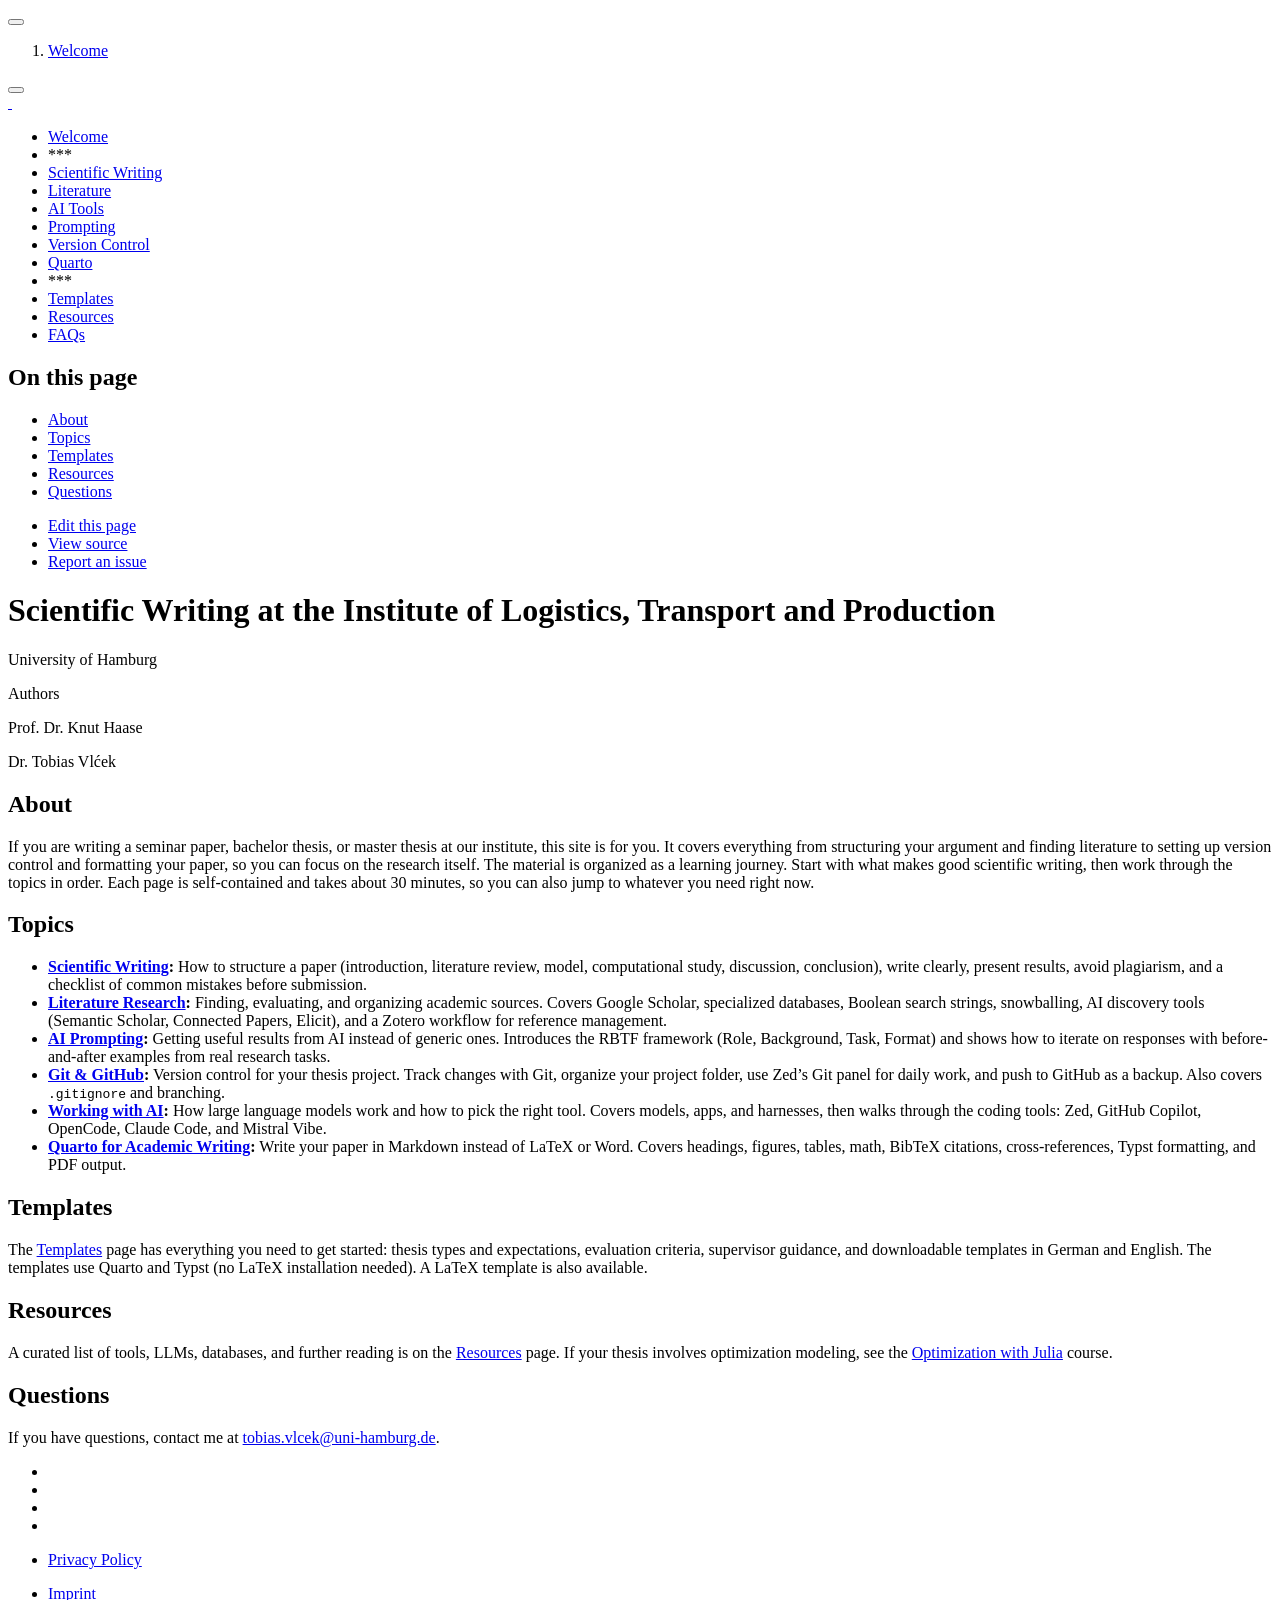
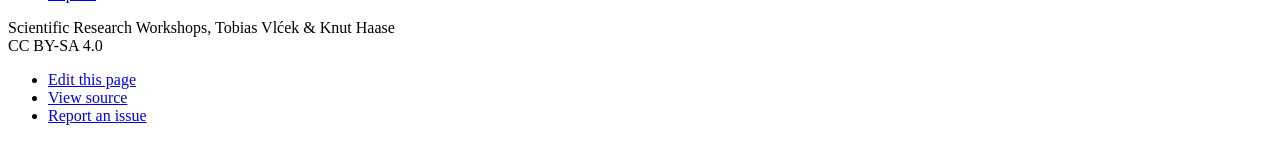
==== index.html @ 83b56927 "Built site for gh-pages" ====
<!DOCTYPE html>
<html xmlns="http://www.w3.org/1999/xhtml" lang="en" xml:lang="en"><head>

<meta charset="utf-8">
<meta name="generator" content="quarto-1.9.37">

<meta name="viewport" content="width=device-width, initial-scale=1.0, user-scalable=yes">

<meta name="author" content="Prof.&nbsp;Dr.&nbsp;Knut Haase">
<meta name="author" content="Dr.&nbsp;Tobias Vlćek">

<title>Scientific Writing at the Institute of Logistics, Transport and Production – Scientific Research Workshops</title>
<style>
/* Default styles provided by pandoc.
** See https://pandoc.org/MANUAL.html#variables-for-html for config info.
*/
code{white-space: pre-wrap;}
span.smallcaps{font-variant: small-caps;}
div.columns{display: flex; gap: min(4vw, 1.5em);}
div.column{flex: auto; overflow-x: auto;}
div.hanging-indent{margin-left: 1.5em; text-indent: -1.5em;}
ul.task-list{list-style: none;}
ul.task-list li input[type="checkbox"] {
  width: 0.8em;
  margin: 0 0.8em 0.2em -1em; /* quarto-specific, see https://github.com/quarto-dev/quarto-cli/issues/4556 */ 
  vertical-align: middle;
}
</style>


<script src="site_libs/quarto-nav/quarto-nav.js"></script>
<script src="site_libs/quarto-nav/headroom.min.js"></script>
<script src="site_libs/clipboard/clipboard.min.js"></script>
<script src="site_libs/quarto-search/autocomplete.umd.js"></script>
<script src="site_libs/quarto-search/fuse.min.js"></script>
<script src="site_libs/quarto-search/quarto-search.js"></script>
<meta name="quarto:offset" content="./">
<script src="site_libs/quarto-html/quarto.js" type="module"></script>
<script src="site_libs/quarto-html/tabsets/tabsets.js" type="module"></script>
<script src="site_libs/quarto-html/popper.min.js"></script>
<script src="site_libs/quarto-html/tippy.umd.min.js"></script>
<script src="site_libs/quarto-html/anchor.min.js"></script>
<link href="site_libs/quarto-html/tippy.css" rel="stylesheet">
<link href="site_libs/quarto-html/quarto-syntax-highlighting-b7f2a80d65e4e0c38aaa0b1d52f53cc7.css" rel="stylesheet" class="quarto-color-scheme" id="quarto-text-highlighting-styles">
<link href="site_libs/quarto-html/quarto-syntax-highlighting-dark-082c280d0266c6330b148fdd5ce36071.css" rel="stylesheet" class="quarto-color-scheme quarto-color-alternate" id="quarto-text-highlighting-styles">
<link href="site_libs/quarto-html/quarto-syntax-highlighting-b7f2a80d65e4e0c38aaa0b1d52f53cc7.css" rel="stylesheet" class="quarto-color-scheme-extra" id="quarto-text-highlighting-styles">
<script src="site_libs/bootstrap/bootstrap.min.js"></script>
<link href="site_libs/bootstrap/bootstrap-icons.css" rel="stylesheet">
<link href="site_libs/bootstrap/bootstrap-a628349b759f161a97b1928e1a5a3acb.min.css" rel="stylesheet" append-hash="true" class="quarto-color-scheme" id="quarto-bootstrap" data-mode="light">
<link href="site_libs/bootstrap/bootstrap-dark-d330036a5a8d075558b9691e740260d3.min.css" rel="stylesheet" append-hash="true" class="quarto-color-scheme quarto-color-alternate" id="quarto-bootstrap" data-mode="light">
<link href="site_libs/bootstrap/bootstrap-a628349b759f161a97b1928e1a5a3acb.min.css" rel="stylesheet" append-hash="true" class="quarto-color-scheme-extra" id="quarto-bootstrap" data-mode="light">
<script id="quarto-search-options" type="application/json">{
  "location": "sidebar",
  "copy-button": false,
  "collapse-after": 3,
  "panel-placement": "start",
  "type": "textbox",
  "limit": 50,
  "keyboard-shortcut": [
    "f",
    "/",
    "s"
  ],
  "show-item-context": false,
  "language": {
    "search-no-results-text": "No results",
    "search-matching-documents-text": "matching documents",
    "search-copy-link-title": "Copy link to search",
    "search-hide-matches-text": "Hide additional matches",
    "search-more-match-text": "more match in this document",
    "search-more-matches-text": "more matches in this document",
    "search-clear-button-title": "Clear",
    "search-text-placeholder": "",
    "search-detached-cancel-button-title": "Cancel",
    "search-submit-button-title": "Submit",
    "search-label": "Search"
  }
}</script>
<script defer="" src="https://umami.byndsim.com/getinfo" data-website-id="c9696f17-b99d-4e18-b36c-20af187a680b"></script>


</head>

<body class="nav-sidebar floating quarto-light">

<div id="quarto-search-results"></div>
  <header id="quarto-header" class="headroom fixed-top">
  <nav class="quarto-secondary-nav">
    <div class="container-fluid d-flex">
      <button type="button" class="quarto-btn-toggle btn" data-bs-toggle="collapse" role="button" data-bs-target=".quarto-sidebar-collapse-item" aria-controls="quarto-sidebar" aria-expanded="false" aria-label="Toggle sidebar navigation" onclick="if (window.quartoToggleHeadroom) { window.quartoToggleHeadroom(); }">
        <i class="bi bi-layout-text-sidebar-reverse"></i>
      </button>
        <nav class="quarto-page-breadcrumbs" aria-label="breadcrumb"><ol class="breadcrumb"><li class="breadcrumb-item"><a href="./index.html">Welcome</a></li></ol></nav>
        <a class="flex-grow-1" role="navigation" data-bs-toggle="collapse" data-bs-target=".quarto-sidebar-collapse-item" aria-controls="quarto-sidebar" aria-expanded="false" aria-label="Toggle sidebar navigation" onclick="if (window.quartoToggleHeadroom) { window.quartoToggleHeadroom(); }">      
        </a>
      <button type="button" class="btn quarto-search-button" aria-label="Search" onclick="window.quartoOpenSearch();">
        <i class="bi bi-search"></i>
      </button>
    </div>
  </nav>
</header>
<!-- content -->
<div id="quarto-content" class="quarto-container page-columns page-rows-contents page-layout-article">
<!-- sidebar -->
  <nav id="quarto-sidebar" class="sidebar collapse collapse-horizontal quarto-sidebar-collapse-item sidebar-navigation floating overflow-auto">
    <div class="pt-lg-2 mt-2 text-left sidebar-header">
      <a href="./index.html" class="sidebar-logo-link">
      <img src="https://images.beyondsimulations.com/logo/midjourney-solar-mirror.png" alt="" class="sidebar-logo light-content py-0 d-lg-inline d-none">
      <img src="https://images.beyondsimulations.com/logo/midjourney-solar-mirror.png" alt="" class="sidebar-logo dark-content py-0 d-lg-inline d-none">
      </a>
      </div>
        <div class="mt-2 flex-shrink-0 align-items-center">
        <div class="sidebar-search">
        <div id="quarto-search" class="" title="Search"></div>
        </div>
        </div>
    <div class="sidebar-menu-container"> 
    <ul class="list-unstyled mt-1">
        <li class="sidebar-item">
  <div class="sidebar-item-container"> 
  <a href="./index.html" class="sidebar-item-text sidebar-link active">
 <span class="menu-text">Welcome</span></a>
  </div>
</li>
        <li class="sidebar-item">
 <span class="menu-text">***</span>
  </li>
        <li class="sidebar-item">
  <div class="sidebar-item-container"> 
  <a href="./general/scientific-writing.html" class="sidebar-item-text sidebar-link">
 <span class="menu-text">Scientific Writing</span></a>
  </div>
</li>
        <li class="sidebar-item">
  <div class="sidebar-item-container"> 
  <a href="./workshops/literature-research.html" class="sidebar-item-text sidebar-link">
 <span class="menu-text">Literature</span></a>
  </div>
</li>
        <li class="sidebar-item">
  <div class="sidebar-item-container"> 
  <a href="./workshops/large-language-models.html" class="sidebar-item-text sidebar-link">
 <span class="menu-text">AI Tools</span></a>
  </div>
</li>
        <li class="sidebar-item">
  <div class="sidebar-item-container"> 
  <a href="./workshops/prompting.html" class="sidebar-item-text sidebar-link">
 <span class="menu-text">Prompting</span></a>
  </div>
</li>
        <li class="sidebar-item">
  <div class="sidebar-item-container"> 
  <a href="./workshops/git-github.html" class="sidebar-item-text sidebar-link">
 <span class="menu-text">Version Control</span></a>
  </div>
</li>
        <li class="sidebar-item">
  <div class="sidebar-item-container"> 
  <a href="./workshops/quarto-academic-writing.html" class="sidebar-item-text sidebar-link">
 <span class="menu-text">Quarto</span></a>
  </div>
</li>
        <li class="sidebar-item">
 <span class="menu-text">***</span>
  </li>
        <li class="sidebar-item">
  <div class="sidebar-item-container"> 
  <a href="./general/templates.html" class="sidebar-item-text sidebar-link">
 <span class="menu-text">Templates</span></a>
  </div>
</li>
        <li class="sidebar-item">
  <div class="sidebar-item-container"> 
  <a href="./general/literature.html" class="sidebar-item-text sidebar-link">
 <span class="menu-text">Resources</span></a>
  </div>
</li>
        <li class="sidebar-item">
  <div class="sidebar-item-container"> 
  <a href="./general/faq.html" class="sidebar-item-text sidebar-link">
 <span class="menu-text">FAQs</span></a>
  </div>
</li>
    </ul>
    </div>
</nav>
<div id="quarto-sidebar-glass" class="quarto-sidebar-collapse-item" data-bs-toggle="collapse" data-bs-target=".quarto-sidebar-collapse-item"></div>
<!-- margin-sidebar -->
    <div id="quarto-margin-sidebar" class="sidebar margin-sidebar">
        <nav id="TOC" role="doc-toc" class="toc-active">
    <h2 id="toc-title">On this page</h2>
   
  <ul>
  <li><a href="#about" id="toc-about" class="nav-link active" data-scroll-target="#about">About</a></li>
  <li><a href="#topics" id="toc-topics" class="nav-link" data-scroll-target="#topics">Topics</a></li>
  <li><a href="#templates" id="toc-templates" class="nav-link" data-scroll-target="#templates">Templates</a></li>
  <li><a href="#resources" id="toc-resources" class="nav-link" data-scroll-target="#resources">Resources</a></li>
  <li><a href="#questions" id="toc-questions" class="nav-link" data-scroll-target="#questions">Questions</a></li>
  </ul>
<div class="toc-actions"><ul><li><a href="https://github.com/beyondsimulations/Scientific-Research-Workshops/edit/main/index.qmd" class="toc-action"><i class="bi bi-github"></i>Edit this page</a></li><li><a href="https://github.com/beyondsimulations/Scientific-Research-Workshops/blob/main/index.qmd" class="toc-action"><i class="bi empty"></i>View source</a></li><li><a href="https://github.com/beyondsimulations/Scientific-Research-Workshops/issues/new" class="toc-action"><i class="bi empty"></i>Report an issue</a></li></ul></div></nav>
    </div>
<!-- main -->
<main class="content" id="quarto-document-content">

<header id="title-block-header" class="quarto-title-block default">
<div class="quarto-title">
<h1 class="title">Scientific Writing at the Institute of Logistics, Transport and Production</h1>
<p class="subtitle lead">University of Hamburg</p>
</div>



<div class="quarto-title-meta">

    <div>
    <div class="quarto-title-meta-heading">Authors</div>
    <div class="quarto-title-meta-contents">
             <p>Prof.&nbsp;Dr.&nbsp;Knut Haase </p>
             <p>Dr.&nbsp;Tobias Vlćek </p>
          </div>
  </div>
    
  
    
  </div>
  


</header>


<section id="about" class="level1">
<h1>About</h1>
<p>If you are writing a seminar paper, bachelor thesis, or master thesis at our institute, this site is for you. It covers everything from structuring your argument and finding literature to setting up version control and formatting your paper, so you can focus on the research itself. The material is organized as a learning journey. Start with what makes good scientific writing, then work through the topics in order. Each page is self-contained and takes about 30 minutes, so you can also jump to whatever you need right now.</p>
</section>
<section id="topics" class="level1">
<h1>Topics</h1>
<ul>
<li><strong><a href="./general/scientific-writing.html">Scientific Writing</a>:</strong> How to structure a paper (introduction, literature review, model, computational study, discussion, conclusion), write clearly, present results, avoid plagiarism, and a checklist of common mistakes before submission.</li>
<li><strong><a href="./workshops/literature-research.html">Literature Research</a>:</strong> Finding, evaluating, and organizing academic sources. Covers Google Scholar, specialized databases, Boolean search strings, snowballing, AI discovery tools (Semantic Scholar, Connected Papers, Elicit), and a Zotero workflow for reference management.</li>
<li><strong><a href="./workshops/prompting.html">AI Prompting</a>:</strong> Getting useful results from AI instead of generic ones. Introduces the RBTF framework (Role, Background, Task, Format) and shows how to iterate on responses with before-and-after examples from real research tasks.</li>
<li><strong><a href="./workshops/git-github.html">Git &amp; GitHub</a>:</strong> Version control for your thesis project. Track changes with Git, organize your project folder, use Zed’s Git panel for daily work, and push to GitHub as a backup. Also covers <code>.gitignore</code> and branching.</li>
<li><strong><a href="./workshops/large-language-models.html">Working with AI</a>:</strong> How large language models work and how to pick the right tool. Covers models, apps, and harnesses, then walks through the coding tools: Zed, GitHub Copilot, OpenCode, Claude Code, and Mistral Vibe.</li>
<li><strong><a href="./workshops/quarto-academic-writing.html">Quarto for Academic Writing</a>:</strong> Write your paper in Markdown instead of LaTeX or Word. Covers headings, figures, tables, math, BibTeX citations, cross-references, Typst formatting, and PDF output.</li>
</ul>
</section>
<section id="templates" class="level1">
<h1>Templates</h1>
<p>The <a href="./general/templates.html">Templates</a> page has everything you need to get started: thesis types and expectations, evaluation criteria, supervisor guidance, and downloadable templates in German and English. The templates use Quarto and Typst (no LaTeX installation needed). A LaTeX template is also available.</p>
</section>
<section id="resources" class="level1">
<h1>Resources</h1>
<p>A curated list of tools, LLMs, databases, and further reading is on the <a href="./general/literature.html">Resources</a> page. If your thesis involves optimization modeling, see the <a href="https://beyondsimulations.github.io/Optimization-with-Julia/">Optimization with Julia</a> course.</p>
</section>
<section id="questions" class="level1">
<h1>Questions</h1>
<p>If you have questions, contact me at <a href="mailto:tobias.vlcek@uni-hamburg.de?subject=Seminar%20Preparation%3A%20%3CYour%20subject%3E">tobias.vlcek@uni-hamburg.de</a>.</p>


</section>

</main> <!-- /main -->
<script id="quarto-html-after-body" type="application/javascript">
  window.document.addEventListener("DOMContentLoaded", function (event) {
    const icon = "";
    const anchorJS = new window.AnchorJS();
    anchorJS.options = {
      placement: 'right',
      icon: icon
    };
    anchorJS.add('.anchored');
    const isCodeAnnotation = (el) => {
      for (const clz of el.classList) {
        if (clz.startsWith('code-annotation-')) {                     
          return true;
        }
      }
      return false;
    }
    const onCopySuccess = function(e) {
      // button target
      const button = e.trigger;
      // don't keep focus
      button.blur();
      // flash "checked"
      button.classList.add('code-copy-button-checked');
      var currentTitle = button.getAttribute("title");
      button.setAttribute("title", "Copied!");
      let tooltip;
      if (window.bootstrap) {
        button.setAttribute("data-bs-toggle", "tooltip");
        button.setAttribute("data-bs-placement", "left");
        button.setAttribute("data-bs-title", "Copied!");
        tooltip = new bootstrap.Tooltip(button, 
          { trigger: "manual", 
            customClass: "code-copy-button-tooltip",
            offset: [0, -8]});
        tooltip.show();    
      }
      setTimeout(function() {
        if (tooltip) {
          tooltip.hide();
          button.removeAttribute("data-bs-title");
          button.removeAttribute("data-bs-toggle");
          button.removeAttribute("data-bs-placement");
        }
        button.setAttribute("title", currentTitle);
        button.classList.remove('code-copy-button-checked');
      }, 1000);
      // clear code selection
      e.clearSelection();
    }
    const getTextToCopy = function(trigger) {
      const outerScaffold = trigger.parentElement.cloneNode(true);
      const codeEl = outerScaffold.querySelector('code');
      for (const childEl of codeEl.children) {
        if (isCodeAnnotation(childEl)) {
          childEl.remove();
        }
      }
      return codeEl.innerText;
    }
    const clipboard = new window.ClipboardJS('.code-copy-button:not([data-in-quarto-modal])', {
      text: getTextToCopy
    });
    clipboard.on('success', onCopySuccess);
    if (window.document.getElementById('quarto-embedded-source-code-modal')) {
      const clipboardModal = new window.ClipboardJS('.code-copy-button[data-in-quarto-modal]', {
        text: getTextToCopy,
        container: window.document.getElementById('quarto-embedded-source-code-modal')
      });
      clipboardModal.on('success', onCopySuccess);
    }
      var localhostRegex = new RegExp(/^(?:http|https):\/\/localhost\:?[0-9]*\//);
      var mailtoRegex = new RegExp(/^mailto:/);
        var filterRegex = new RegExp("https:\/\/beyondsimulations\.github\.io\/Scientific-Research-Workshops");
      var isInternal = (href) => {
          return filterRegex.test(href) || localhostRegex.test(href) || mailtoRegex.test(href);
      }
      // Inspect non-navigation links and adorn them if external
     var links = window.document.querySelectorAll('a[href]:not(.nav-link):not(.navbar-brand):not(.toc-action):not(.sidebar-link):not(.sidebar-item-toggle):not(.pagination-link):not(.no-external):not([aria-hidden]):not(.dropdown-item):not(.quarto-navigation-tool):not(.about-link)');
      for (var i=0; i<links.length; i++) {
        const link = links[i];
        if (!isInternal(link.href)) {
          // undo the damage that might have been done by quarto-nav.js in the case of
          // links that we want to consider external
          if (link.dataset.originalHref !== undefined) {
            link.href = link.dataset.originalHref;
          }
        }
      }
    function tippyHover(el, contentFn, onTriggerFn, onUntriggerFn) {
      const config = {
        allowHTML: true,
        maxWidth: 500,
        delay: 100,
        arrow: false,
        appendTo: function(el) {
            return el.parentElement;
        },
        interactive: true,
        interactiveBorder: 10,
        theme: 'quarto',
        placement: 'bottom-start',
      };
      if (contentFn) {
        config.content = contentFn;
      }
      if (onTriggerFn) {
        config.onTrigger = onTriggerFn;
      }
      if (onUntriggerFn) {
        config.onUntrigger = onUntriggerFn;
      }
      window.tippy(el, config); 
    }
    const noterefs = window.document.querySelectorAll('a[role="doc-noteref"]');
    for (var i=0; i<noterefs.length; i++) {
      const ref = noterefs[i];
      tippyHover(ref, function() {
        // use id or data attribute instead here
        let href = ref.getAttribute('data-footnote-href') || ref.getAttribute('href');
        try { href = new URL(href).hash; } catch {}
        const id = href.replace(/^#\/?/, "");
        const note = window.document.getElementById(id);
        if (note) {
          return note.innerHTML;
        } else {
          return "";
        }
      });
    }
    const xrefs = window.document.querySelectorAll('a.quarto-xref');
    const processXRef = (id, note) => {
      // Strip column container classes
      const stripColumnClz = (el) => {
        el.classList.remove("page-full", "page-columns");
        if (el.children) {
          for (const child of el.children) {
            stripColumnClz(child);
          }
        }
      }
      stripColumnClz(note)
      if (id === null || id.startsWith('sec-')) {
        // Special case sections, only their first couple elements
        const container = document.createElement("div");
        if (note.children && note.children.length > 2) {
          container.appendChild(note.children[0].cloneNode(true));
          for (let i = 1; i < note.children.length; i++) {
            const child = note.children[i];
            if (child.tagName === "P" && child.innerText === "") {
              continue;
            } else {
              container.appendChild(child.cloneNode(true));
              break;
            }
          }
          if (window.Quarto?.typesetMath) {
            window.Quarto.typesetMath(container);
          }
          return container.innerHTML
        } else {
          if (window.Quarto?.typesetMath) {
            window.Quarto.typesetMath(note);
          }
          return note.innerHTML;
        }
      } else {
        // Remove any anchor links if they are present
        const anchorLink = note.querySelector('a.anchorjs-link');
        if (anchorLink) {
          anchorLink.remove();
        }
        if (window.Quarto?.typesetMath) {
          window.Quarto.typesetMath(note);
        }
        if (note.classList.contains("callout")) {
          return note.outerHTML;
        } else {
          return note.innerHTML;
        }
      }
    }
    for (var i=0; i<xrefs.length; i++) {
      const xref = xrefs[i];
      tippyHover(xref, undefined, function(instance) {
        instance.disable();
        let url = xref.getAttribute('href');
        let hash = undefined; 
        if (url.startsWith('#')) {
          hash = url;
        } else {
          try { hash = new URL(url).hash; } catch {}
        }
        if (hash) {
          const id = hash.replace(/^#\/?/, "");
          const note = window.document.getElementById(id);
          if (note !== null) {
            try {
              const html = processXRef(id, note.cloneNode(true));
              instance.setContent(html);
            } finally {
              instance.enable();
              instance.show();
            }
          } else {
            // See if we can fetch this
            fetch(url.split('#')[0])
            .then(res => res.text())
            .then(html => {
              const parser = new DOMParser();
              const htmlDoc = parser.parseFromString(html, "text/html");
              const note = htmlDoc.getElementById(id);
              if (note !== null) {
                const html = processXRef(id, note);
                instance.setContent(html);
              } 
            }).finally(() => {
              instance.enable();
              instance.show();
            });
          }
        } else {
          // See if we can fetch a full url (with no hash to target)
          // This is a special case and we should probably do some content thinning / targeting
          fetch(url)
          .then(res => res.text())
          .then(html => {
            const parser = new DOMParser();
            const htmlDoc = parser.parseFromString(html, "text/html");
            const note = htmlDoc.querySelector('main.content');
            if (note !== null) {
              // This should only happen for chapter cross references
              // (since there is no id in the URL)
              // remove the first header
              if (note.children.length > 0 && note.children[0].tagName === "HEADER") {
                note.children[0].remove();
              }
              const html = processXRef(null, note);
              instance.setContent(html);
            } 
          }).finally(() => {
            instance.enable();
            instance.show();
          });
        }
      }, function(instance) {
      });
    }
        let selectedAnnoteEl;
        const selectorForAnnotation = ( cell, annotation) => {
          let cellAttr = 'data-code-cell="' + cell + '"';
          let lineAttr = 'data-code-annotation="' +  annotation + '"';
          const selector = 'span[' + cellAttr + '][' + lineAttr + ']';
          return selector;
        }
        const selectCodeLines = (annoteEl) => {
          const doc = window.document;
          const targetCell = annoteEl.getAttribute("data-target-cell");
          const targetAnnotation = annoteEl.getAttribute("data-target-annotation");
          const annoteSpan = window.document.querySelector(selectorForAnnotation(targetCell, targetAnnotation));
          const lines = annoteSpan.getAttribute("data-code-lines").split(",");
          const lineIds = lines.map((line) => {
            return targetCell + "-" + line;
          })
          let top = null;
          let height = null;
          let parent = null;
          if (lineIds.length > 0) {
              //compute the position of the single el (top and bottom and make a div)
              const el = window.document.getElementById(lineIds[0]);
              top = el.offsetTop;
              height = el.offsetHeight;
              parent = el.parentElement.parentElement;
            if (lineIds.length > 1) {
              const lastEl = window.document.getElementById(lineIds[lineIds.length - 1]);
              const bottom = lastEl.offsetTop + lastEl.offsetHeight;
              height = bottom - top;
            }
            if (top !== null && height !== null && parent !== null) {
              // cook up a div (if necessary) and position it 
              let div = window.document.getElementById("code-annotation-line-highlight");
              if (div === null) {
                div = window.document.createElement("div");
                div.setAttribute("id", "code-annotation-line-highlight");
                div.style.position = 'absolute';
                parent.appendChild(div);
              }
              div.style.top = top - 2 + "px";
              div.style.height = height + 4 + "px";
              div.style.left = 0;
              let gutterDiv = window.document.getElementById("code-annotation-line-highlight-gutter");
              if (gutterDiv === null) {
                gutterDiv = window.document.createElement("div");
                gutterDiv.setAttribute("id", "code-annotation-line-highlight-gutter");
                gutterDiv.style.position = 'absolute';
                const codeCell = window.document.getElementById(targetCell);
                const gutter = codeCell.querySelector('.code-annotation-gutter');
                gutter.appendChild(gutterDiv);
              }
              gutterDiv.style.top = top - 2 + "px";
              gutterDiv.style.height = height + 4 + "px";
            }
            selectedAnnoteEl = annoteEl;
          }
        };
        const unselectCodeLines = () => {
          const elementsIds = ["code-annotation-line-highlight", "code-annotation-line-highlight-gutter"];
          elementsIds.forEach((elId) => {
            const div = window.document.getElementById(elId);
            if (div) {
              div.remove();
            }
          });
          selectedAnnoteEl = undefined;
        };
          // Handle positioning of the toggle
      window.addEventListener(
        "resize",
        throttle(() => {
          elRect = undefined;
          if (selectedAnnoteEl) {
            selectCodeLines(selectedAnnoteEl);
          }
        }, 10)
      );
      function throttle(fn, ms) {
      let throttle = false;
      let timer;
        return (...args) => {
          if(!throttle) { // first call gets through
              fn.apply(this, args);
              throttle = true;
          } else { // all the others get throttled
              if(timer) clearTimeout(timer); // cancel #2
              timer = setTimeout(() => {
                fn.apply(this, args);
                timer = throttle = false;
              }, ms);
          }
        };
      }
        // Attach click handler to the DT
        const annoteDls = window.document.querySelectorAll('dt[data-target-cell]');
        for (const annoteDlNode of annoteDls) {
          annoteDlNode.addEventListener('click', (event) => {
            const clickedEl = event.target;
            if (clickedEl !== selectedAnnoteEl) {
              unselectCodeLines();
              const activeEl = window.document.querySelector('dt[data-target-cell].code-annotation-active');
              if (activeEl) {
                activeEl.classList.remove('code-annotation-active');
              }
              selectCodeLines(clickedEl);
              clickedEl.classList.add('code-annotation-active');
            } else {
              // Unselect the line
              unselectCodeLines();
              clickedEl.classList.remove('code-annotation-active');
            }
          });
        }
    const findCites = (el) => {
      const parentEl = el.parentElement;
      if (parentEl) {
        const cites = parentEl.dataset.cites;
        if (cites) {
          return {
            el,
            cites: cites.split(' ')
          };
        } else {
          return findCites(el.parentElement)
        }
      } else {
        return undefined;
      }
    };
    var bibliorefs = window.document.querySelectorAll('a[role="doc-biblioref"]');
    for (var i=0; i<bibliorefs.length; i++) {
      const ref = bibliorefs[i];
      const citeInfo = findCites(ref);
      if (citeInfo) {
        tippyHover(citeInfo.el, function() {
          var popup = window.document.createElement('div');
          citeInfo.cites.forEach(function(cite) {
            var citeDiv = window.document.createElement('div');
            citeDiv.classList.add('hanging-indent');
            citeDiv.classList.add('csl-entry');
            var biblioDiv = window.document.getElementById('ref-' + cite);
            if (biblioDiv) {
              citeDiv.innerHTML = biblioDiv.innerHTML;
            }
            popup.appendChild(citeDiv);
          });
          return popup.innerHTML;
        });
      }
    }
  });
  </script>
</div> <!-- /content -->
<footer class="footer">
  <div class="nav-footer">
    <div class="nav-footer-left">
      <ul class="footer-items list-unstyled">
    <li class="nav-item compact">
    <a class="nav-link" href="https://github.com/beyondsimulations/Scientific-Research-Workshops">
      <i class="bi bi-github" role="img">
</i> 
    </a>
  </li>  
    <li class="nav-item compact">
    <a class="nav-link" href="https://linkedin.com/in/tobiasvlcek">
      <i class="bi bi-linkedin" role="img">
</i> 
    </a>
  </li>  
    <li class="nav-item compact">
    <a class="nav-link" href="mailto:tobias.vlcek@uni-hamburg.de">
      <i class="bi bi-envelope" role="img">
</i> 
    </a>
  </li>  
    <li class="nav-item compact">
    <a class="nav-link" href="https://tobiasvlcek.com/lectures/">
      <i class="bi bi-skip-backward" role="img">
</i> 
    </a>
  </li>  
    <li class="nav-item">
    <a class="nav-link" href="./general/privacy.html">
<p>Privacy Policy</p>
</a>
  </li>  
    <li class="nav-item">
    <a class="nav-link" href="./general/imprint.html">
<p>Imprint</p>
</a>
  </li>  
</ul>
    </div>   
    <div class="nav-footer-center">
<p>Scientific Research Workshops, Tobias Vlćek &amp; Knut Haase<br>CC BY-SA 4.0</p>
<div class="toc-actions d-sm-block d-md-none"><ul><li><a href="https://github.com/beyondsimulations/Scientific-Research-Workshops/edit/main/index.qmd" class="toc-action"><i class="bi bi-github"></i>Edit this page</a></li><li><a href="https://github.com/beyondsimulations/Scientific-Research-Workshops/blob/main/index.qmd" class="toc-action"><i class="bi empty"></i>View source</a></li><li><a href="https://github.com/beyondsimulations/Scientific-Research-Workshops/issues/new" class="toc-action"><i class="bi empty"></i>Report an issue</a></li></ul></div></div>
    <div class="nav-footer-right">
      &nbsp;
    </div>
  </div>
</footer>
<script defer="" src="https://oshu.eu/widget.js"></script>
<script>
  document.addEventListener('DOMContentLoaded', function () {
    ChatWidget.init({
      tenant: "platform",
      agent: "thesis-helper",
      layoutMode: "sidebar",
    });
  });
</script>




</body></html>
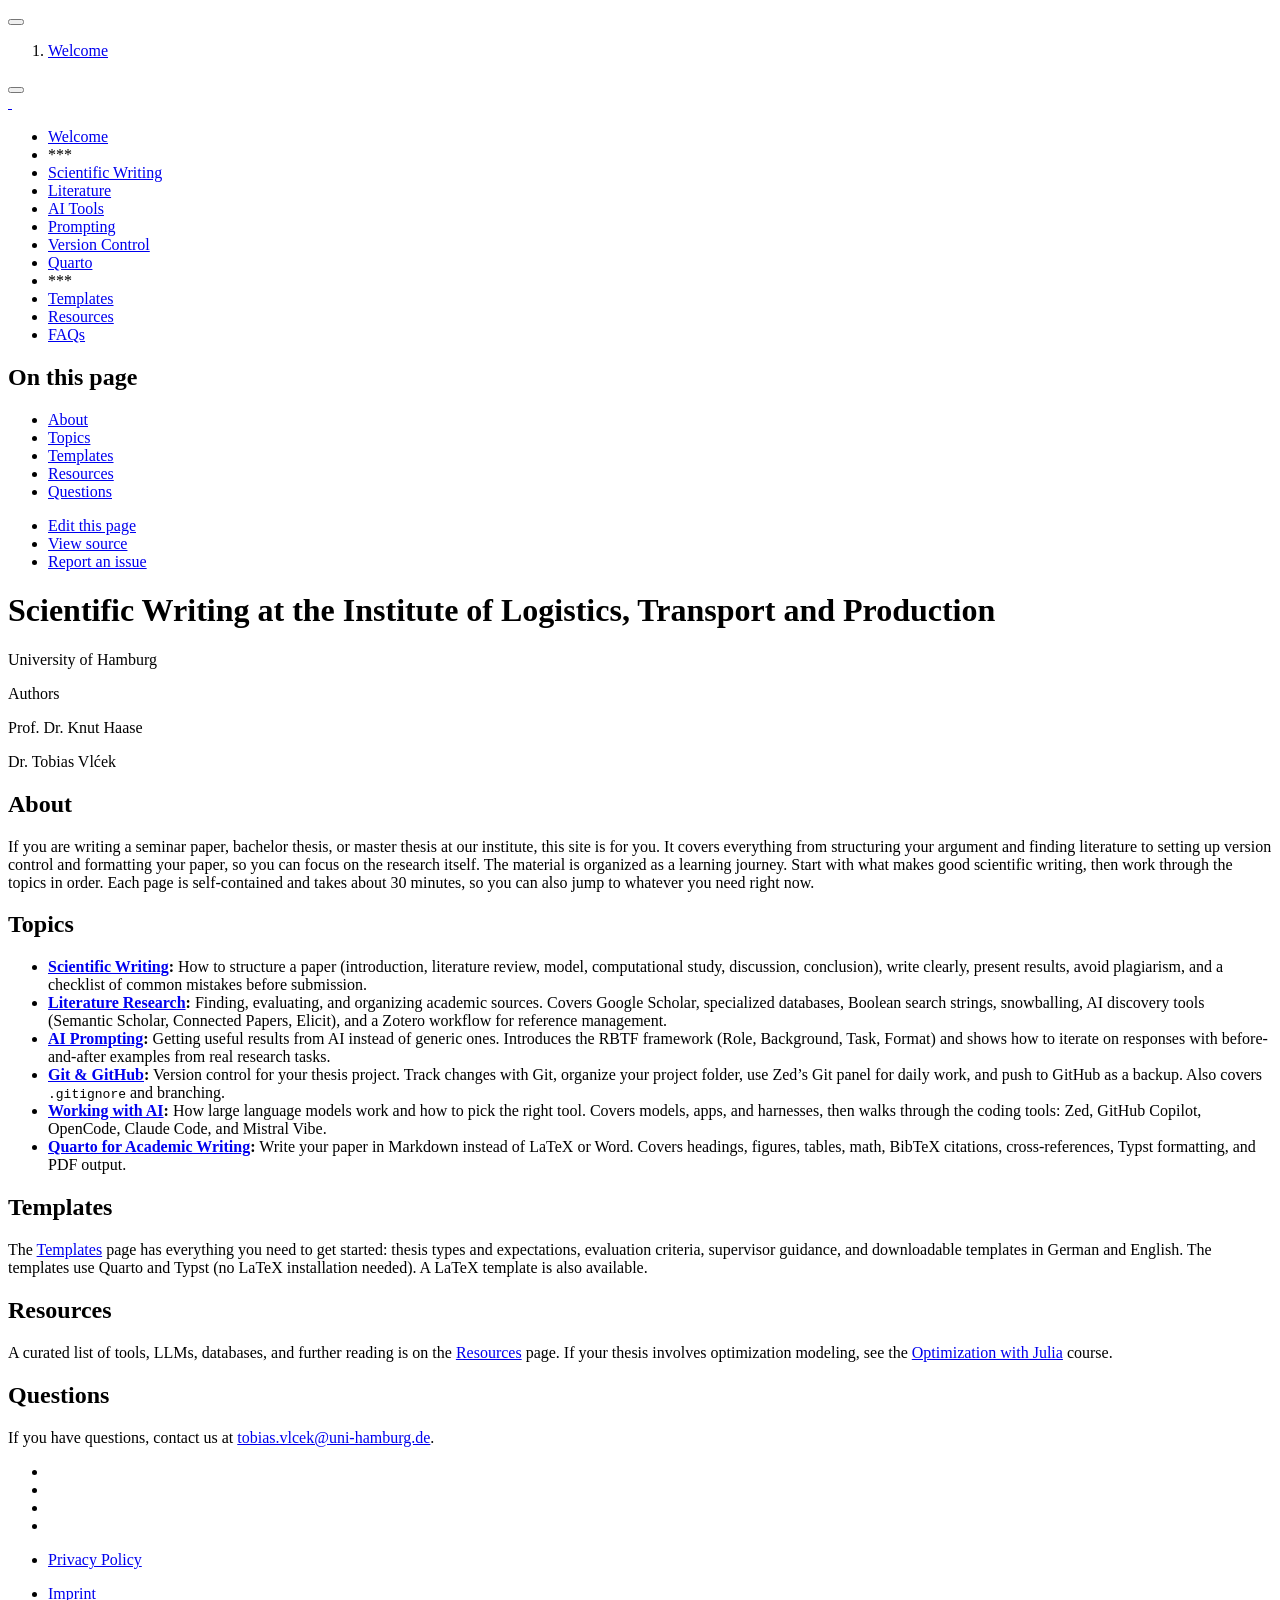
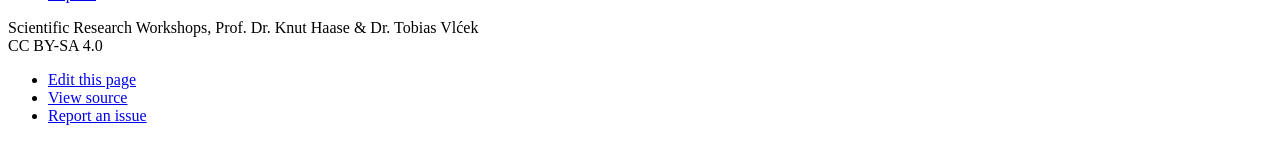
==== commit a85054d5: "Built site for gh-pages" ====
--- a/index.html
+++ b/index.html
@@ -2,7 +2,7 @@
 <html xmlns="http://www.w3.org/1999/xhtml" lang="en" xml:lang="en"><head>
 
 <meta charset="utf-8">
-<meta name="generator" content="quarto-1.9.37">
+<meta name="generator" content="quarto-1.9.38">
 
 <meta name="viewport" content="width=device-width, initial-scale=1.0, user-scalable=yes">
 
@@ -41,9 +41,9 @@
 <script src="site_libs/quarto-html/tippy.umd.min.js"></script>
 <script src="site_libs/quarto-html/anchor.min.js"></script>
 <link href="site_libs/quarto-html/tippy.css" rel="stylesheet">
-<link href="site_libs/quarto-html/quarto-syntax-highlighting-b7f2a80d65e4e0c38aaa0b1d52f53cc7.css" rel="stylesheet" class="quarto-color-scheme" id="quarto-text-highlighting-styles">
-<link href="site_libs/quarto-html/quarto-syntax-highlighting-dark-082c280d0266c6330b148fdd5ce36071.css" rel="stylesheet" class="quarto-color-scheme quarto-color-alternate" id="quarto-text-highlighting-styles">
-<link href="site_libs/quarto-html/quarto-syntax-highlighting-b7f2a80d65e4e0c38aaa0b1d52f53cc7.css" rel="stylesheet" class="quarto-color-scheme-extra" id="quarto-text-highlighting-styles">
+<link href="site_libs/quarto-html/quarto-syntax-highlighting-018a56f84f553ab074084cbaa177a14c.css" rel="stylesheet" class="quarto-color-scheme" id="quarto-text-highlighting-styles">
+<link href="site_libs/quarto-html/quarto-syntax-highlighting-dark-c366505a46d5b46cf7fae82eb9e8fbfc.css" rel="stylesheet" class="quarto-color-scheme quarto-color-alternate" id="quarto-text-highlighting-styles">
+<link href="site_libs/quarto-html/quarto-syntax-highlighting-018a56f84f553ab074084cbaa177a14c.css" rel="stylesheet" class="quarto-color-scheme-extra" id="quarto-text-highlighting-styles">
 <script src="site_libs/bootstrap/bootstrap.min.js"></script>
 <link href="site_libs/bootstrap/bootstrap-icons.css" rel="stylesheet">
 <link href="site_libs/bootstrap/bootstrap-a628349b759f161a97b1928e1a5a3acb.min.css" rel="stylesheet" append-hash="true" class="quarto-color-scheme" id="quarto-bootstrap" data-mode="light">
@@ -255,7 +255,7 @@
 </section>
 <section id="questions" class="level1">
 <h1>Questions</h1>
-<p>If you have questions, contact me at <a href="mailto:tobias.vlcek@uni-hamburg.de?subject=Seminar%20Preparation%3A%20%3CYour%20subject%3E">tobias.vlcek@uni-hamburg.de</a>.</p>
+<p>If you have questions, contact us at <a href="mailto:tobias.vlcek@uni-hamburg.de?subject=Seminar%20Preparation%3A%20%3CYour%20subject%3E">tobias.vlcek@uni-hamburg.de</a>.</p>
 
 
 </section>
@@ -703,7 +703,7 @@
 </ul>
     </div>   
     <div class="nav-footer-center">
-<p>Scientific Research Workshops, Tobias Vlćek &amp; Knut Haase<br>CC BY-SA 4.0</p>
+<p>Scientific Research Workshops, Prof.&nbsp;Dr.&nbsp;Knut Haase &amp; Dr.&nbsp;Tobias Vlćek<br>CC BY-SA 4.0</p>
 <div class="toc-actions d-sm-block d-md-none"><ul><li><a href="https://github.com/beyondsimulations/Scientific-Research-Workshops/edit/main/index.qmd" class="toc-action"><i class="bi bi-github"></i>Edit this page</a></li><li><a href="https://github.com/beyondsimulations/Scientific-Research-Workshops/blob/main/index.qmd" class="toc-action"><i class="bi empty"></i>View source</a></li><li><a href="https://github.com/beyondsimulations/Scientific-Research-Workshops/issues/new" class="toc-action"><i class="bi empty"></i>Report an issue</a></li></ul></div></div>
     <div class="nav-footer-right">
       &nbsp;
--- a/site_libs/quarto-html/quarto-syntax-highlighting-018a56f84f553ab074084cbaa177a14c.css
+++ b/site_libs/quarto-html/quarto-syntax-highlighting-018a56f84f553ab074084cbaa177a14c.css
@@ -0,0 +1,210 @@
+/* quarto syntax highlight colors */
+:root {
+  --quarto-hl-al-color: #ff5555;
+  --quarto-hl-an-color: #6a737d;
+  --quarto-hl-at-color: #d73a49;
+  --quarto-hl-bn-color: #005cc5;
+  --quarto-hl-bu-color: #d73a49;
+  --quarto-hl-ch-color: #032f62;
+  --quarto-hl-co-color: #6a737d;
+  --quarto-hl-cv-color: #6a737d;
+  --quarto-hl-cn-color: #005cc5;
+  --quarto-hl-cf-color: #d73a49;
+  --quarto-hl-dt-color: #d73a49;
+  --quarto-hl-dv-color: #005cc5;
+  --quarto-hl-do-color: #6a737d;
+  --quarto-hl-er-color: #ff5555;
+  --quarto-hl-ex-color: #d73a49;
+  --quarto-hl-fl-color: #005cc5;
+  --quarto-hl-fu-color: #6f42c1;
+  --quarto-hl-im-color: #032f62;
+  --quarto-hl-in-color: #6a737d;
+  --quarto-hl-kw-color: #d73a49;
+  --quarto-hl-op-color: #24292e;
+  --quarto-hl-pp-color: #d73a49;
+  --quarto-hl-re-color: #6a737d;
+  --quarto-hl-sc-color: #005cc5;
+  --quarto-hl-ss-color: #032f62;
+  --quarto-hl-st-color: #032f62;
+  --quarto-hl-va-color: #e36209;
+  --quarto-hl-vs-color: #032f62;
+  --quarto-hl-wa-color: #ff5555;
+}
+
+/* other quarto variables */
+:root {
+  --quarto-font-monospace: Google Sans Code;
+}
+
+/* syntax highlight based on Pandoc's rules */
+pre > code.sourceCode > span {
+  color: #24292e;
+}
+
+code.sourceCode > span {
+  color: #24292e;
+}
+
+div.sourceCode,
+div.sourceCode pre.sourceCode {
+  color: #24292e;
+}
+
+/* Normal */
+code span {
+  color: #24292e;
+}
+
+/* Alert */
+code span.al {
+  font-weight: bold;
+  color: #ff5555;
+}
+
+/* Annotation */
+code span.an {
+  color: #6a737d;
+}
+
+/* Attribute */
+code span.at {
+  color: #d73a49;
+}
+
+/* BaseN */
+code span.bn {
+  color: #005cc5;
+}
+
+/* BuiltIn */
+code span.bu {
+  color: #d73a49;
+}
+
+/* ControlFlow */
+code span.cf {
+  color: #d73a49;
+}
+
+/* Char */
+code span.ch {
+  color: #032f62;
+}
+
+/* Constant */
+code span.cn {
+  color: #005cc5;
+}
+
+/* Comment */
+code span.co {
+  color: #6a737d;
+}
+
+/* CommentVar */
+code span.cv {
+  color: #6a737d;
+}
+
+/* Documentation */
+code span.do {
+  color: #6a737d;
+}
+
+/* DataType */
+code span.dt {
+  color: #d73a49;
+}
+
+/* DecVal */
+code span.dv {
+  color: #005cc5;
+}
+
+/* Error */
+code span.er {
+  color: #ff5555;
+  text-decoration: underline;
+}
+
+/* Extension */
+code span.ex {
+  font-weight: bold;
+  color: #d73a49;
+}
+
+/* Float */
+code span.fl {
+  color: #005cc5;
+}
+
+/* Function */
+code span.fu {
+  color: #6f42c1;
+}
+
+/* Import */
+code span.im {
+  color: #032f62;
+}
+
+/* Information */
+code span.in {
+  color: #6a737d;
+}
+
+/* Keyword */
+code span.kw {
+  color: #d73a49;
+}
+
+/* Operator */
+code span.op {
+  color: #24292e;
+}
+
+/* Preprocessor */
+code span.pp {
+  color: #d73a49;
+}
+
+/* RegionMarker */
+code span.re {
+  color: #6a737d;
+}
+
+/* SpecialChar */
+code span.sc {
+  color: #005cc5;
+}
+
+/* SpecialString */
+code span.ss {
+  color: #032f62;
+}
+
+/* String */
+code span.st {
+  color: #032f62;
+}
+
+/* Variable */
+code span.va {
+  color: #e36209;
+}
+
+/* VerbatimString */
+code span.vs {
+  color: #032f62;
+}
+
+/* Warning */
+code span.wa {
+  color: #ff5555;
+}
+
+.prevent-inlining {
+  content: "</";
+}
+
+/*# sourceMappingURL=a38b813987b6fb4e133c5141d80b3232.css.map */
--- a/site_libs/quarto-html/quarto-syntax-highlighting-dark-c366505a46d5b46cf7fae82eb9e8fbfc.css
+++ b/site_libs/quarto-html/quarto-syntax-highlighting-dark-c366505a46d5b46cf7fae82eb9e8fbfc.css
@@ -0,0 +1,210 @@
+/* quarto syntax highlight colors */
+:root {
+  --quarto-hl-al-color: #ff5555;
+  --quarto-hl-an-color: #6a737d;
+  --quarto-hl-at-color: #f97583;
+  --quarto-hl-bn-color: #79b8ff;
+  --quarto-hl-bu-color: #f97583;
+  --quarto-hl-ch-color: #9ecbff;
+  --quarto-hl-co-color: #6a737d;
+  --quarto-hl-cv-color: #6a737d;
+  --quarto-hl-cn-color: #79b8ff;
+  --quarto-hl-cf-color: #f97583;
+  --quarto-hl-dt-color: #f97583;
+  --quarto-hl-dv-color: #79b8ff;
+  --quarto-hl-do-color: #6a737d;
+  --quarto-hl-er-color: #ff5555;
+  --quarto-hl-ex-color: #f97583;
+  --quarto-hl-fl-color: #79b8ff;
+  --quarto-hl-fu-color: #b392f0;
+  --quarto-hl-im-color: #9ecbff;
+  --quarto-hl-in-color: #6a737d;
+  --quarto-hl-kw-color: #f97583;
+  --quarto-hl-op-color: #e1e4e8;
+  --quarto-hl-pp-color: #f97583;
+  --quarto-hl-re-color: #6a737d;
+  --quarto-hl-sc-color: #79b8ff;
+  --quarto-hl-ss-color: #9ecbff;
+  --quarto-hl-st-color: #9ecbff;
+  --quarto-hl-va-color: #ffab70;
+  --quarto-hl-vs-color: #9ecbff;
+  --quarto-hl-wa-color: #ff5555;
+}
+
+/* other quarto variables */
+:root {
+  --quarto-font-monospace: Google Sans Code;
+}
+
+/* syntax highlight based on Pandoc's rules */
+pre > code.sourceCode > span {
+  color: #e1e4e8;
+}
+
+code.sourceCode > span {
+  color: #e1e4e8;
+}
+
+div.sourceCode,
+div.sourceCode pre.sourceCode {
+  color: #e1e4e8;
+}
+
+/* Normal */
+code span {
+  color: #e1e4e8;
+}
+
+/* Alert */
+code span.al {
+  font-weight: bold;
+  color: #ff5555;
+}
+
+/* Annotation */
+code span.an {
+  color: #6a737d;
+}
+
+/* Attribute */
+code span.at {
+  color: #f97583;
+}
+
+/* BaseN */
+code span.bn {
+  color: #79b8ff;
+}
+
+/* BuiltIn */
+code span.bu {
+  color: #f97583;
+}
+
+/* ControlFlow */
+code span.cf {
+  color: #f97583;
+}
+
+/* Char */
+code span.ch {
+  color: #9ecbff;
+}
+
+/* Constant */
+code span.cn {
+  color: #79b8ff;
+}
+
+/* Comment */
+code span.co {
+  color: #6a737d;
+}
+
+/* CommentVar */
+code span.cv {
+  color: #6a737d;
+}
+
+/* Documentation */
+code span.do {
+  color: #6a737d;
+}
+
+/* DataType */
+code span.dt {
+  color: #f97583;
+}
+
+/* DecVal */
+code span.dv {
+  color: #79b8ff;
+}
+
+/* Error */
+code span.er {
+  color: #ff5555;
+  text-decoration: underline;
+}
+
+/* Extension */
+code span.ex {
+  font-weight: bold;
+  color: #f97583;
+}
+
+/* Float */
+code span.fl {
+  color: #79b8ff;
+}
+
+/* Function */
+code span.fu {
+  color: #b392f0;
+}
+
+/* Import */
+code span.im {
+  color: #9ecbff;
+}
+
+/* Information */
+code span.in {
+  color: #6a737d;
+}
+
+/* Keyword */
+code span.kw {
+  color: #f97583;
+}
+
+/* Operator */
+code span.op {
+  color: #e1e4e8;
+}
+
+/* Preprocessor */
+code span.pp {
+  color: #f97583;
+}
+
+/* RegionMarker */
+code span.re {
+  color: #6a737d;
+}
+
+/* SpecialChar */
+code span.sc {
+  color: #79b8ff;
+}
+
+/* SpecialString */
+code span.ss {
+  color: #9ecbff;
+}
+
+/* String */
+code span.st {
+  color: #9ecbff;
+}
+
+/* Variable */
+code span.va {
+  color: #ffab70;
+}
+
+/* VerbatimString */
+code span.vs {
+  color: #9ecbff;
+}
+
+/* Warning */
+code span.wa {
+  color: #ff5555;
+}
+
+.prevent-inlining {
+  content: "</";
+}
+
+/*# sourceMappingURL=cb79dbd7ac5172f9be56928407d3f158.css.map */
--- a/site_libs/quarto-html/quarto-syntax-highlighting-018a56f84f553ab074084cbaa177a14c.css
+++ b/site_libs/quarto-html/quarto-syntax-highlighting-018a56f84f553ab074084cbaa177a14c.css
@@ -0,0 +1,210 @@
+/* quarto syntax highlight colors */
+:root {
+  --quarto-hl-al-color: #ff5555;
+  --quarto-hl-an-color: #6a737d;
+  --quarto-hl-at-color: #d73a49;
+  --quarto-hl-bn-color: #005cc5;
+  --quarto-hl-bu-color: #d73a49;
+  --quarto-hl-ch-color: #032f62;
+  --quarto-hl-co-color: #6a737d;
+  --quarto-hl-cv-color: #6a737d;
+  --quarto-hl-cn-color: #005cc5;
+  --quarto-hl-cf-color: #d73a49;
+  --quarto-hl-dt-color: #d73a49;
+  --quarto-hl-dv-color: #005cc5;
+  --quarto-hl-do-color: #6a737d;
+  --quarto-hl-er-color: #ff5555;
+  --quarto-hl-ex-color: #d73a49;
+  --quarto-hl-fl-color: #005cc5;
+  --quarto-hl-fu-color: #6f42c1;
+  --quarto-hl-im-color: #032f62;
+  --quarto-hl-in-color: #6a737d;
+  --quarto-hl-kw-color: #d73a49;
+  --quarto-hl-op-color: #24292e;
+  --quarto-hl-pp-color: #d73a49;
+  --quarto-hl-re-color: #6a737d;
+  --quarto-hl-sc-color: #005cc5;
+  --quarto-hl-ss-color: #032f62;
+  --quarto-hl-st-color: #032f62;
+  --quarto-hl-va-color: #e36209;
+  --quarto-hl-vs-color: #032f62;
+  --quarto-hl-wa-color: #ff5555;
+}
+
+/* other quarto variables */
+:root {
+  --quarto-font-monospace: Google Sans Code;
+}
+
+/* syntax highlight based on Pandoc's rules */
+pre > code.sourceCode > span {
+  color: #24292e;
+}
+
+code.sourceCode > span {
+  color: #24292e;
+}
+
+div.sourceCode,
+div.sourceCode pre.sourceCode {
+  color: #24292e;
+}
+
+/* Normal */
+code span {
+  color: #24292e;
+}
+
+/* Alert */
+code span.al {
+  font-weight: bold;
+  color: #ff5555;
+}
+
+/* Annotation */
+code span.an {
+  color: #6a737d;
+}
+
+/* Attribute */
+code span.at {
+  color: #d73a49;
+}
+
+/* BaseN */
+code span.bn {
+  color: #005cc5;
+}
+
+/* BuiltIn */
+code span.bu {
+  color: #d73a49;
+}
+
+/* ControlFlow */
+code span.cf {
+  color: #d73a49;
+}
+
+/* Char */
+code span.ch {
+  color: #032f62;
+}
+
+/* Constant */
+code span.cn {
+  color: #005cc5;
+}
+
+/* Comment */
+code span.co {
+  color: #6a737d;
+}
+
+/* CommentVar */
+code span.cv {
+  color: #6a737d;
+}
+
+/* Documentation */
+code span.do {
+  color: #6a737d;
+}
+
+/* DataType */
+code span.dt {
+  color: #d73a49;
+}
+
+/* DecVal */
+code span.dv {
+  color: #005cc5;
+}
+
+/* Error */
+code span.er {
+  color: #ff5555;
+  text-decoration: underline;
+}
+
+/* Extension */
+code span.ex {
+  font-weight: bold;
+  color: #d73a49;
+}
+
+/* Float */
+code span.fl {
+  color: #005cc5;
+}
+
+/* Function */
+code span.fu {
+  color: #6f42c1;
+}
+
+/* Import */
+code span.im {
+  color: #032f62;
+}
+
+/* Information */
+code span.in {
+  color: #6a737d;
+}
+
+/* Keyword */
+code span.kw {
+  color: #d73a49;
+}
+
+/* Operator */
+code span.op {
+  color: #24292e;
+}
+
+/* Preprocessor */
+code span.pp {
+  color: #d73a49;
+}
+
+/* RegionMarker */
+code span.re {
+  color: #6a737d;
+}
+
+/* SpecialChar */
+code span.sc {
+  color: #005cc5;
+}
+
+/* SpecialString */
+code span.ss {
+  color: #032f62;
+}
+
+/* String */
+code span.st {
+  color: #032f62;
+}
+
+/* Variable */
+code span.va {
+  color: #e36209;
+}
+
+/* VerbatimString */
+code span.vs {
+  color: #032f62;
+}
+
+/* Warning */
+code span.wa {
+  color: #ff5555;
+}
+
+.prevent-inlining {
+  content: "</";
+}
+
+/*# sourceMappingURL=a38b813987b6fb4e133c5141d80b3232.css.map */
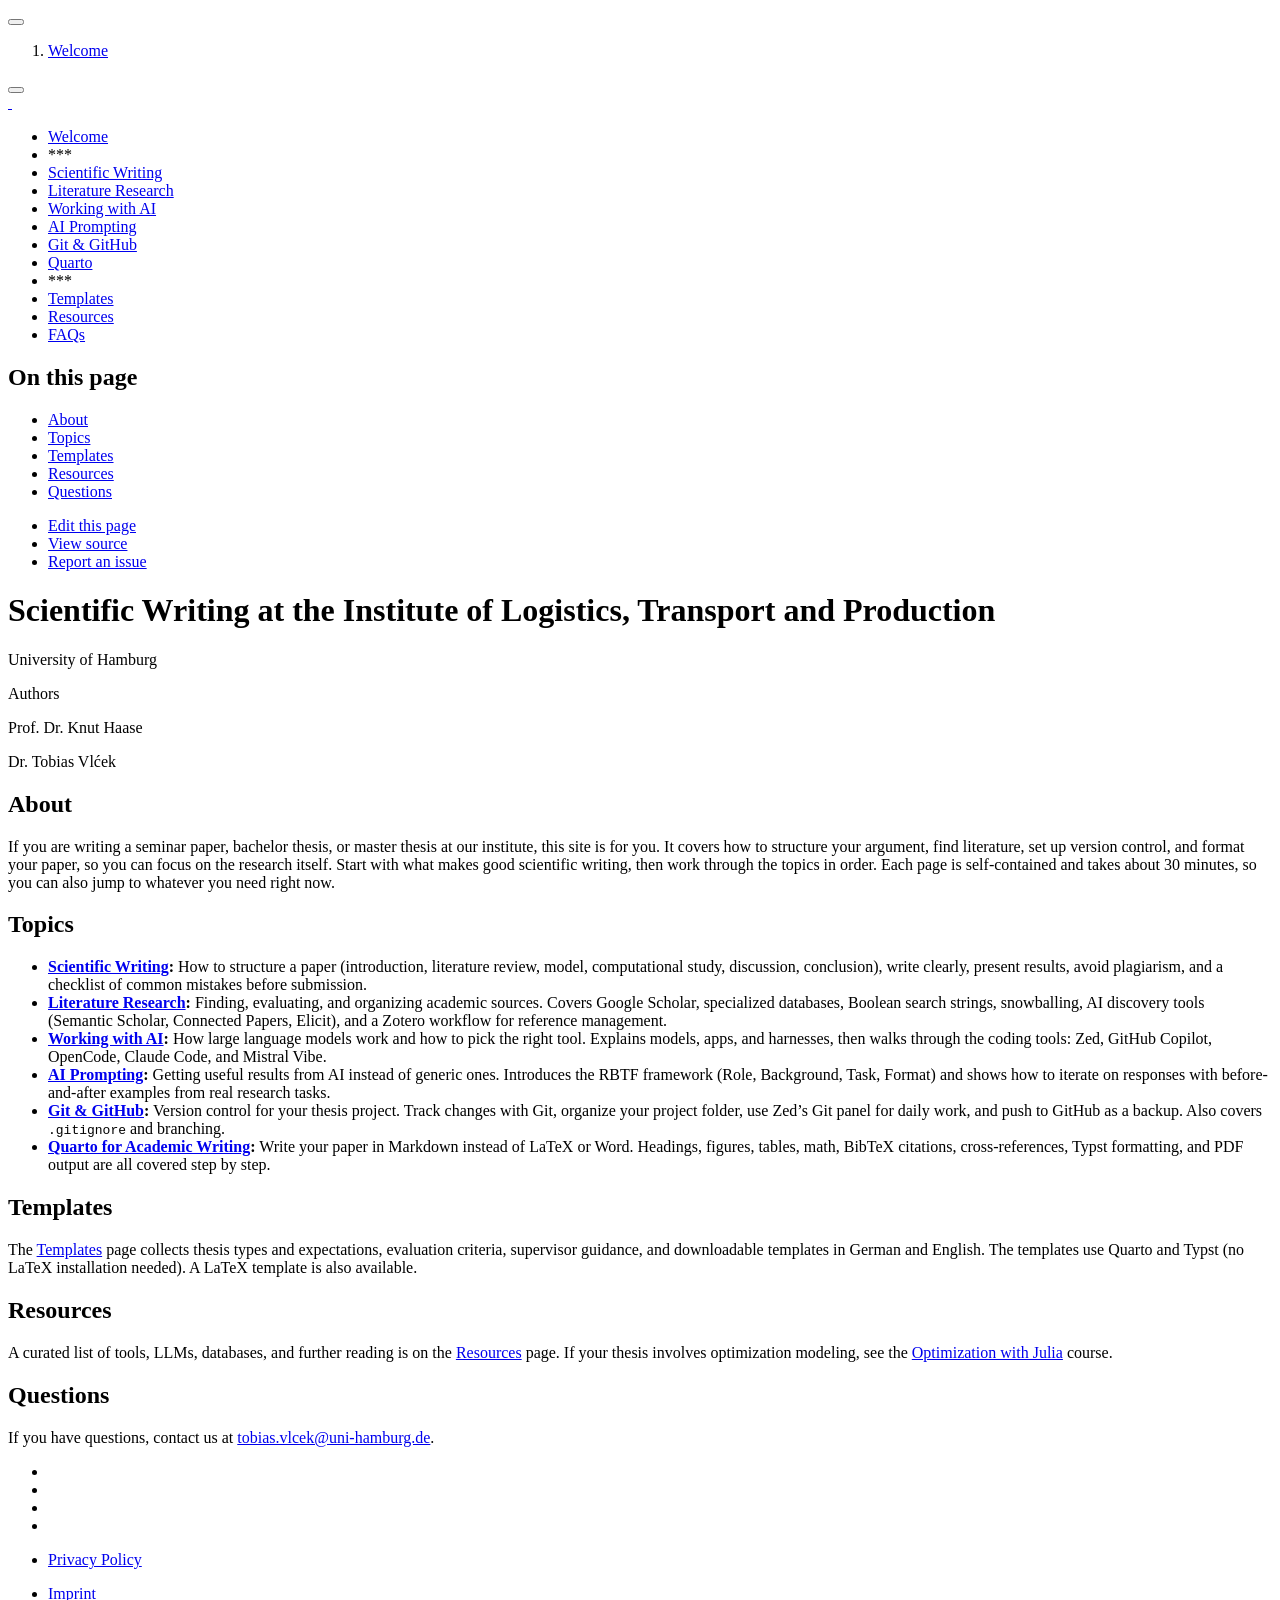
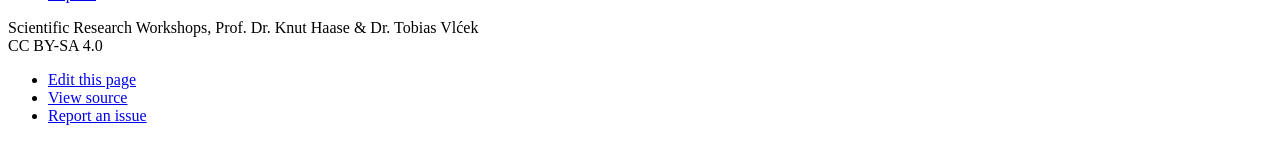
==== commit d499db22: "Built site for gh-pages" ====
--- a/index.html
+++ b/index.html
@@ -134,25 +134,25 @@
         <li class="sidebar-item">
   <div class="sidebar-item-container"> 
   <a href="./workshops/literature-research.html" class="sidebar-item-text sidebar-link">
- <span class="menu-text">Literature</span></a>
+ <span class="menu-text">Literature Research</span></a>
   </div>
 </li>
         <li class="sidebar-item">
   <div class="sidebar-item-container"> 
   <a href="./workshops/large-language-models.html" class="sidebar-item-text sidebar-link">
- <span class="menu-text">AI Tools</span></a>
+ <span class="menu-text">Working with AI</span></a>
   </div>
 </li>
         <li class="sidebar-item">
   <div class="sidebar-item-container"> 
   <a href="./workshops/prompting.html" class="sidebar-item-text sidebar-link">
- <span class="menu-text">Prompting</span></a>
+ <span class="menu-text">AI Prompting</span></a>
   </div>
 </li>
         <li class="sidebar-item">
   <div class="sidebar-item-container"> 
   <a href="./workshops/git-github.html" class="sidebar-item-text sidebar-link">
- <span class="menu-text">Version Control</span></a>
+ <span class="menu-text">Git &amp; GitHub</span></a>
   </div>
 </li>
         <li class="sidebar-item">
@@ -232,22 +232,22 @@
 
 <section id="about" class="level1">
 <h1>About</h1>
-<p>If you are writing a seminar paper, bachelor thesis, or master thesis at our institute, this site is for you. It covers everything from structuring your argument and finding literature to setting up version control and formatting your paper, so you can focus on the research itself. The material is organized as a learning journey. Start with what makes good scientific writing, then work through the topics in order. Each page is self-contained and takes about 30 minutes, so you can also jump to whatever you need right now.</p>
+<p>If you are writing a seminar paper, bachelor thesis, or master thesis at our institute, this site is for you. It covers how to structure your argument, find literature, set up version control, and format your paper, so you can focus on the research itself. Start with what makes good scientific writing, then work through the topics in order. Each page is self-contained and takes about 30 minutes, so you can also jump to whatever you need right now.</p>
 </section>
 <section id="topics" class="level1">
 <h1>Topics</h1>
 <ul>
 <li><strong><a href="./general/scientific-writing.html">Scientific Writing</a>:</strong> How to structure a paper (introduction, literature review, model, computational study, discussion, conclusion), write clearly, present results, avoid plagiarism, and a checklist of common mistakes before submission.</li>
 <li><strong><a href="./workshops/literature-research.html">Literature Research</a>:</strong> Finding, evaluating, and organizing academic sources. Covers Google Scholar, specialized databases, Boolean search strings, snowballing, AI discovery tools (Semantic Scholar, Connected Papers, Elicit), and a Zotero workflow for reference management.</li>
+<li><strong><a href="./workshops/large-language-models.html">Working with AI</a>:</strong> How large language models work and how to pick the right tool. Explains models, apps, and harnesses, then walks through the coding tools: Zed, GitHub Copilot, OpenCode, Claude Code, and Mistral Vibe.</li>
 <li><strong><a href="./workshops/prompting.html">AI Prompting</a>:</strong> Getting useful results from AI instead of generic ones. Introduces the RBTF framework (Role, Background, Task, Format) and shows how to iterate on responses with before-and-after examples from real research tasks.</li>
 <li><strong><a href="./workshops/git-github.html">Git &amp; GitHub</a>:</strong> Version control for your thesis project. Track changes with Git, organize your project folder, use Zed’s Git panel for daily work, and push to GitHub as a backup. Also covers <code>.gitignore</code> and branching.</li>
-<li><strong><a href="./workshops/large-language-models.html">Working with AI</a>:</strong> How large language models work and how to pick the right tool. Covers models, apps, and harnesses, then walks through the coding tools: Zed, GitHub Copilot, OpenCode, Claude Code, and Mistral Vibe.</li>
-<li><strong><a href="./workshops/quarto-academic-writing.html">Quarto for Academic Writing</a>:</strong> Write your paper in Markdown instead of LaTeX or Word. Covers headings, figures, tables, math, BibTeX citations, cross-references, Typst formatting, and PDF output.</li>
+<li><strong><a href="./workshops/quarto-academic-writing.html">Quarto for Academic Writing</a>:</strong> Write your paper in Markdown instead of LaTeX or Word. Headings, figures, tables, math, BibTeX citations, cross-references, Typst formatting, and PDF output are all covered step by step.</li>
 </ul>
 </section>
 <section id="templates" class="level1">
 <h1>Templates</h1>
-<p>The <a href="./general/templates.html">Templates</a> page has everything you need to get started: thesis types and expectations, evaluation criteria, supervisor guidance, and downloadable templates in German and English. The templates use Quarto and Typst (no LaTeX installation needed). A LaTeX template is also available.</p>
+<p>The <a href="./general/templates.html">Templates</a> page collects thesis types and expectations, evaluation criteria, supervisor guidance, and downloadable templates in German and English. The templates use Quarto and Typst (no LaTeX installation needed). A LaTeX template is also available.</p>
 </section>
 <section id="resources" class="level1">
 <h1>Resources</h1>
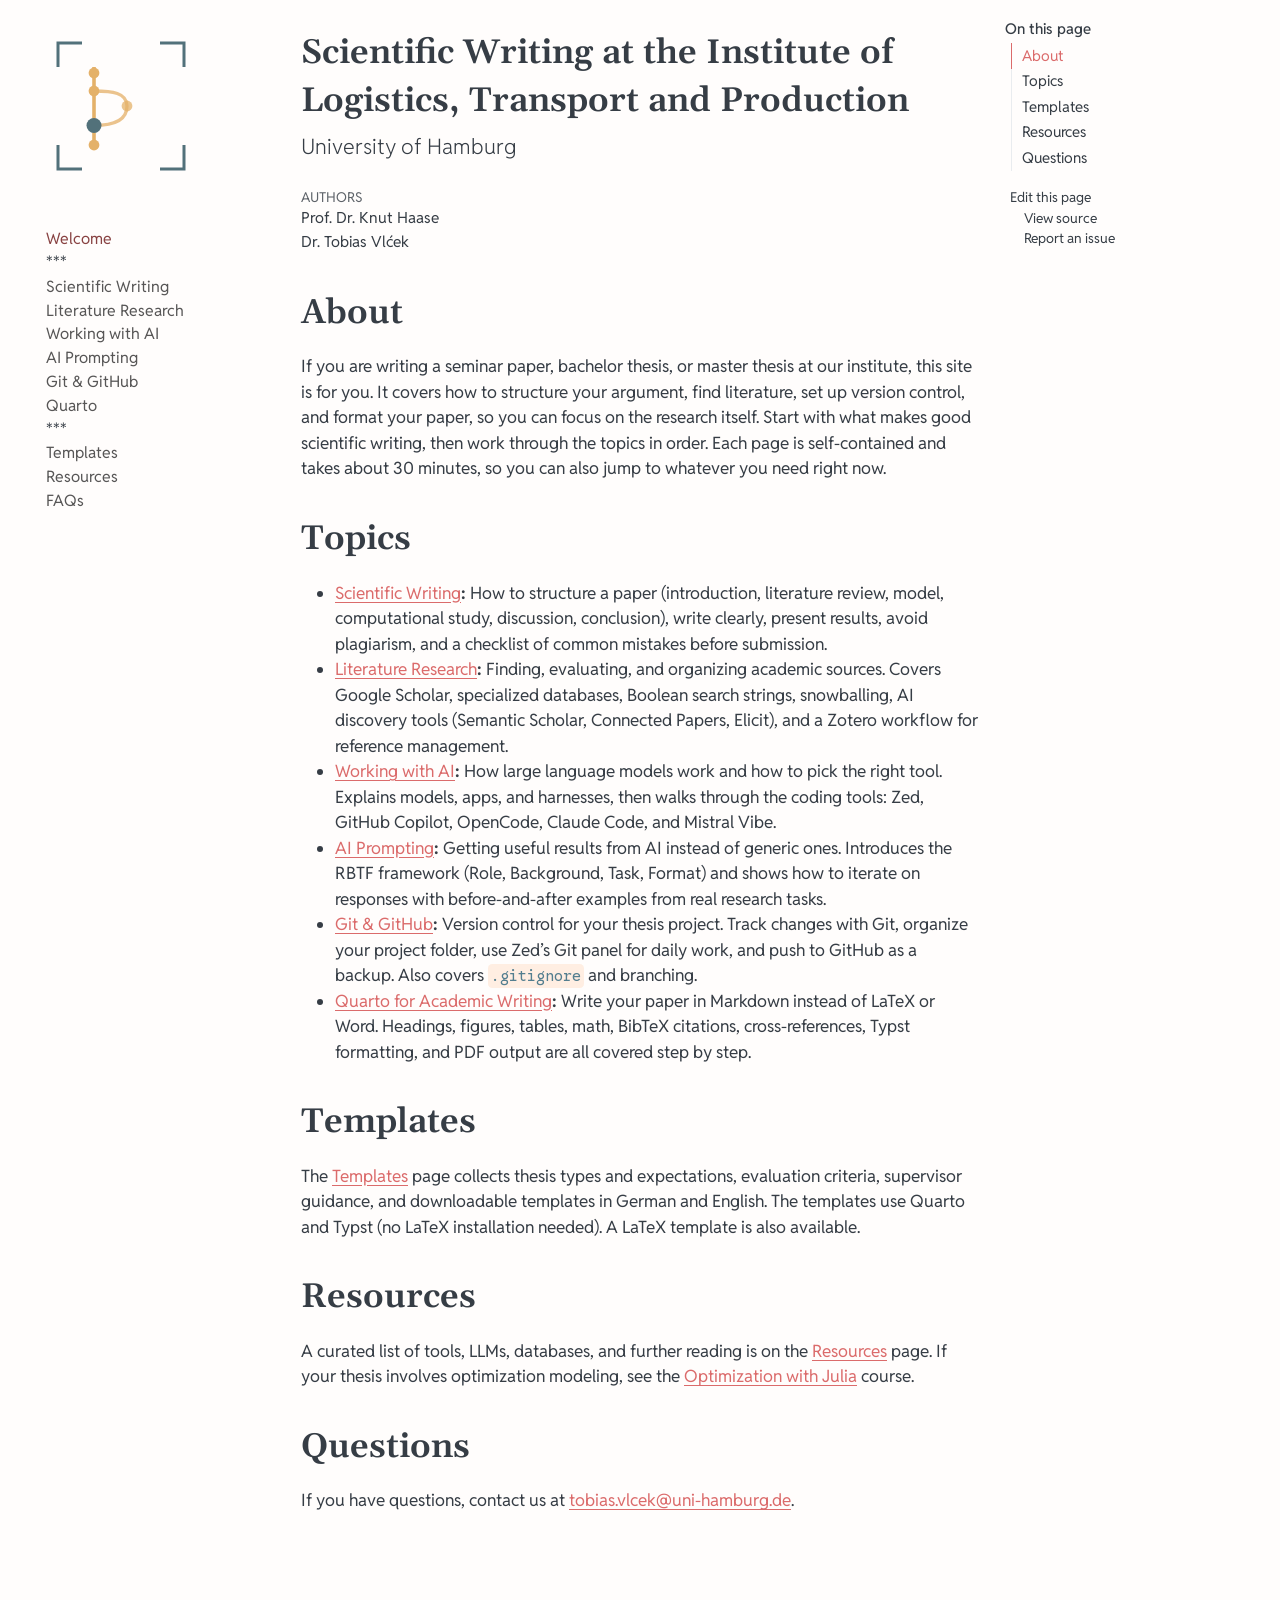
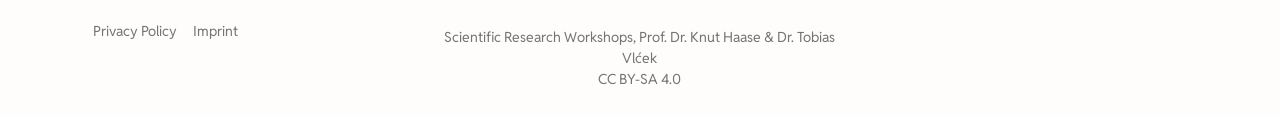
==== commit afa81e1a: "Built site for gh-pages" ====
--- a/index.html
+++ b/index.html
@@ -35,6 +35,7 @@
 <script src="site_libs/quarto-search/fuse.min.js"></script>
 <script src="site_libs/quarto-search/quarto-search.js"></script>
 <meta name="quarto:offset" content="./">
+<link href="./images/favicon.svg" rel="icon" type="image/svg+xml">
 <script src="site_libs/quarto-html/quarto.js" type="module"></script>
 <script src="site_libs/quarto-html/tabsets/tabsets.js" type="module"></script>
 <script src="site_libs/quarto-html/popper.min.js"></script>
@@ -46,9 +47,9 @@
 <link href="site_libs/quarto-html/quarto-syntax-highlighting-018a56f84f553ab074084cbaa177a14c.css" rel="stylesheet" class="quarto-color-scheme-extra" id="quarto-text-highlighting-styles">
 <script src="site_libs/bootstrap/bootstrap.min.js"></script>
 <link href="site_libs/bootstrap/bootstrap-icons.css" rel="stylesheet">
-<link href="site_libs/bootstrap/bootstrap-a628349b759f161a97b1928e1a5a3acb.min.css" rel="stylesheet" append-hash="true" class="quarto-color-scheme" id="quarto-bootstrap" data-mode="light">
-<link href="site_libs/bootstrap/bootstrap-dark-d330036a5a8d075558b9691e740260d3.min.css" rel="stylesheet" append-hash="true" class="quarto-color-scheme quarto-color-alternate" id="quarto-bootstrap" data-mode="light">
-<link href="site_libs/bootstrap/bootstrap-a628349b759f161a97b1928e1a5a3acb.min.css" rel="stylesheet" append-hash="true" class="quarto-color-scheme-extra" id="quarto-bootstrap" data-mode="light">
+<link href="site_libs/bootstrap/bootstrap-f3bd35fe3c84a7a76277e2e8d20223ca.min.css" rel="stylesheet" append-hash="true" class="quarto-color-scheme" id="quarto-bootstrap" data-mode="light">
+<link href="site_libs/bootstrap/bootstrap-dark-c650e4562e28b4ea2cf662b973c96193.min.css" rel="stylesheet" append-hash="true" class="quarto-color-scheme quarto-color-alternate" id="quarto-bootstrap" data-mode="light">
+<link href="site_libs/bootstrap/bootstrap-f3bd35fe3c84a7a76277e2e8d20223ca.min.css" rel="stylesheet" append-hash="true" class="quarto-color-scheme-extra" id="quarto-bootstrap" data-mode="light">
 <script id="quarto-search-options" type="application/json">{
   "location": "sidebar",
   "copy-button": false,
@@ -77,6 +78,11 @@
   }
 }</script>
 <script defer="" src="https://umami.byndsim.com/getinfo" data-website-id="c9696f17-b99d-4e18-b36c-20af187a680b"></script>
+<!-- Raster favicon fallbacks. Quarto's `favicon:` key emits only the SVG link;
+     Safari and older Windows want a PNG/ICO. Generated by Lecture-Foundations. -->
+<link rel="icon" type="image/png" sizes="32x32" href="./images/favicon-32.png">
+<link rel="apple-touch-icon" sizes="180x180" href="./images/apple-touch-icon.png">
+<link rel="alternate icon" href="./images/favicon.ico" sizes="16x16 32x32 48x48">
 
 
 </head>
@@ -105,8 +111,8 @@
   <nav id="quarto-sidebar" class="sidebar collapse collapse-horizontal quarto-sidebar-collapse-item sidebar-navigation floating overflow-auto">
     <div class="pt-lg-2 mt-2 text-left sidebar-header">
       <a href="./index.html" class="sidebar-logo-link">
-      <img src="https://images.beyondsimulations.com/logo/midjourney-solar-mirror.png" alt="" class="sidebar-logo light-content py-0 d-lg-inline d-none">
-      <img src="https://images.beyondsimulations.com/logo/midjourney-solar-mirror.png" alt="" class="sidebar-logo dark-content py-0 d-lg-inline d-none">
+      <img src="./images/course-logo.svg" alt="Scientific Research Workshops" class="sidebar-logo light-content py-0 d-lg-inline d-none">
+      <img src="./images/course-logo.svg" alt="Scientific Research Workshops" class="sidebar-logo dark-content py-0 d-lg-inline d-none">
       </a>
       </div>
         <div class="mt-2 flex-shrink-0 align-items-center">
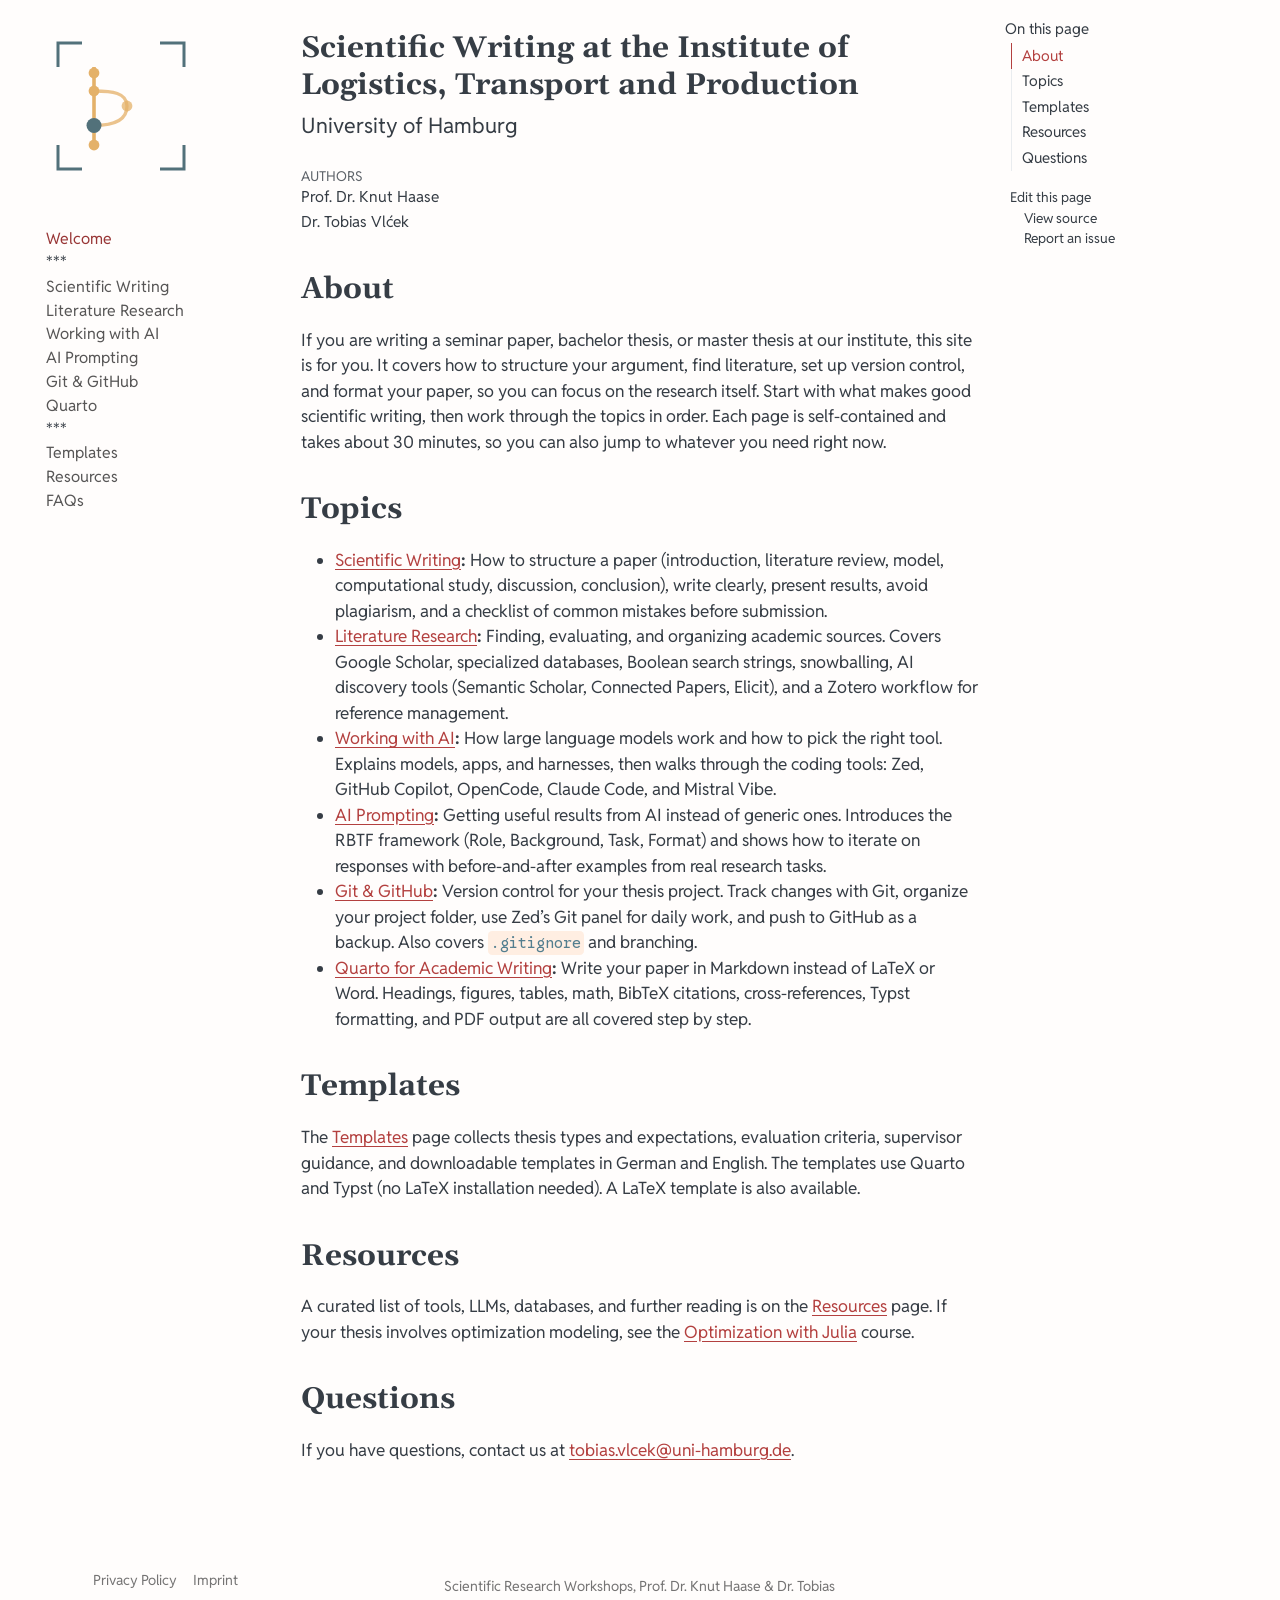
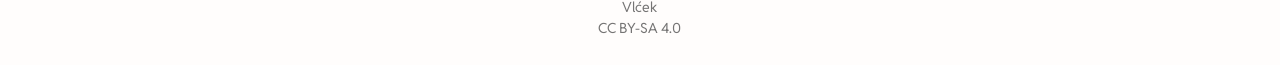
==== commit 0521c112: "Built site for gh-pages" ====
--- a/index.html
+++ b/index.html
@@ -47,9 +47,9 @@
 <link href="site_libs/quarto-html/quarto-syntax-highlighting-018a56f84f553ab074084cbaa177a14c.css" rel="stylesheet" class="quarto-color-scheme-extra" id="quarto-text-highlighting-styles">
 <script src="site_libs/bootstrap/bootstrap.min.js"></script>
 <link href="site_libs/bootstrap/bootstrap-icons.css" rel="stylesheet">
-<link href="site_libs/bootstrap/bootstrap-f3bd35fe3c84a7a76277e2e8d20223ca.min.css" rel="stylesheet" append-hash="true" class="quarto-color-scheme" id="quarto-bootstrap" data-mode="light">
-<link href="site_libs/bootstrap/bootstrap-dark-c650e4562e28b4ea2cf662b973c96193.min.css" rel="stylesheet" append-hash="true" class="quarto-color-scheme quarto-color-alternate" id="quarto-bootstrap" data-mode="light">
-<link href="site_libs/bootstrap/bootstrap-f3bd35fe3c84a7a76277e2e8d20223ca.min.css" rel="stylesheet" append-hash="true" class="quarto-color-scheme-extra" id="quarto-bootstrap" data-mode="light">
+<link href="site_libs/bootstrap/bootstrap-e56218618ac94243a2a9c12e0639e4b8.min.css" rel="stylesheet" append-hash="true" class="quarto-color-scheme" id="quarto-bootstrap" data-mode="light">
+<link href="site_libs/bootstrap/bootstrap-dark-8fdfc287dcad530f7b389c707e77a4e4.min.css" rel="stylesheet" append-hash="true" class="quarto-color-scheme quarto-color-alternate" id="quarto-bootstrap" data-mode="light">
+<link href="site_libs/bootstrap/bootstrap-e56218618ac94243a2a9c12e0639e4b8.min.css" rel="stylesheet" append-hash="true" class="quarto-color-scheme-extra" id="quarto-bootstrap" data-mode="light">
 <script id="quarto-search-options" type="application/json">{
   "location": "sidebar",
   "copy-button": false,
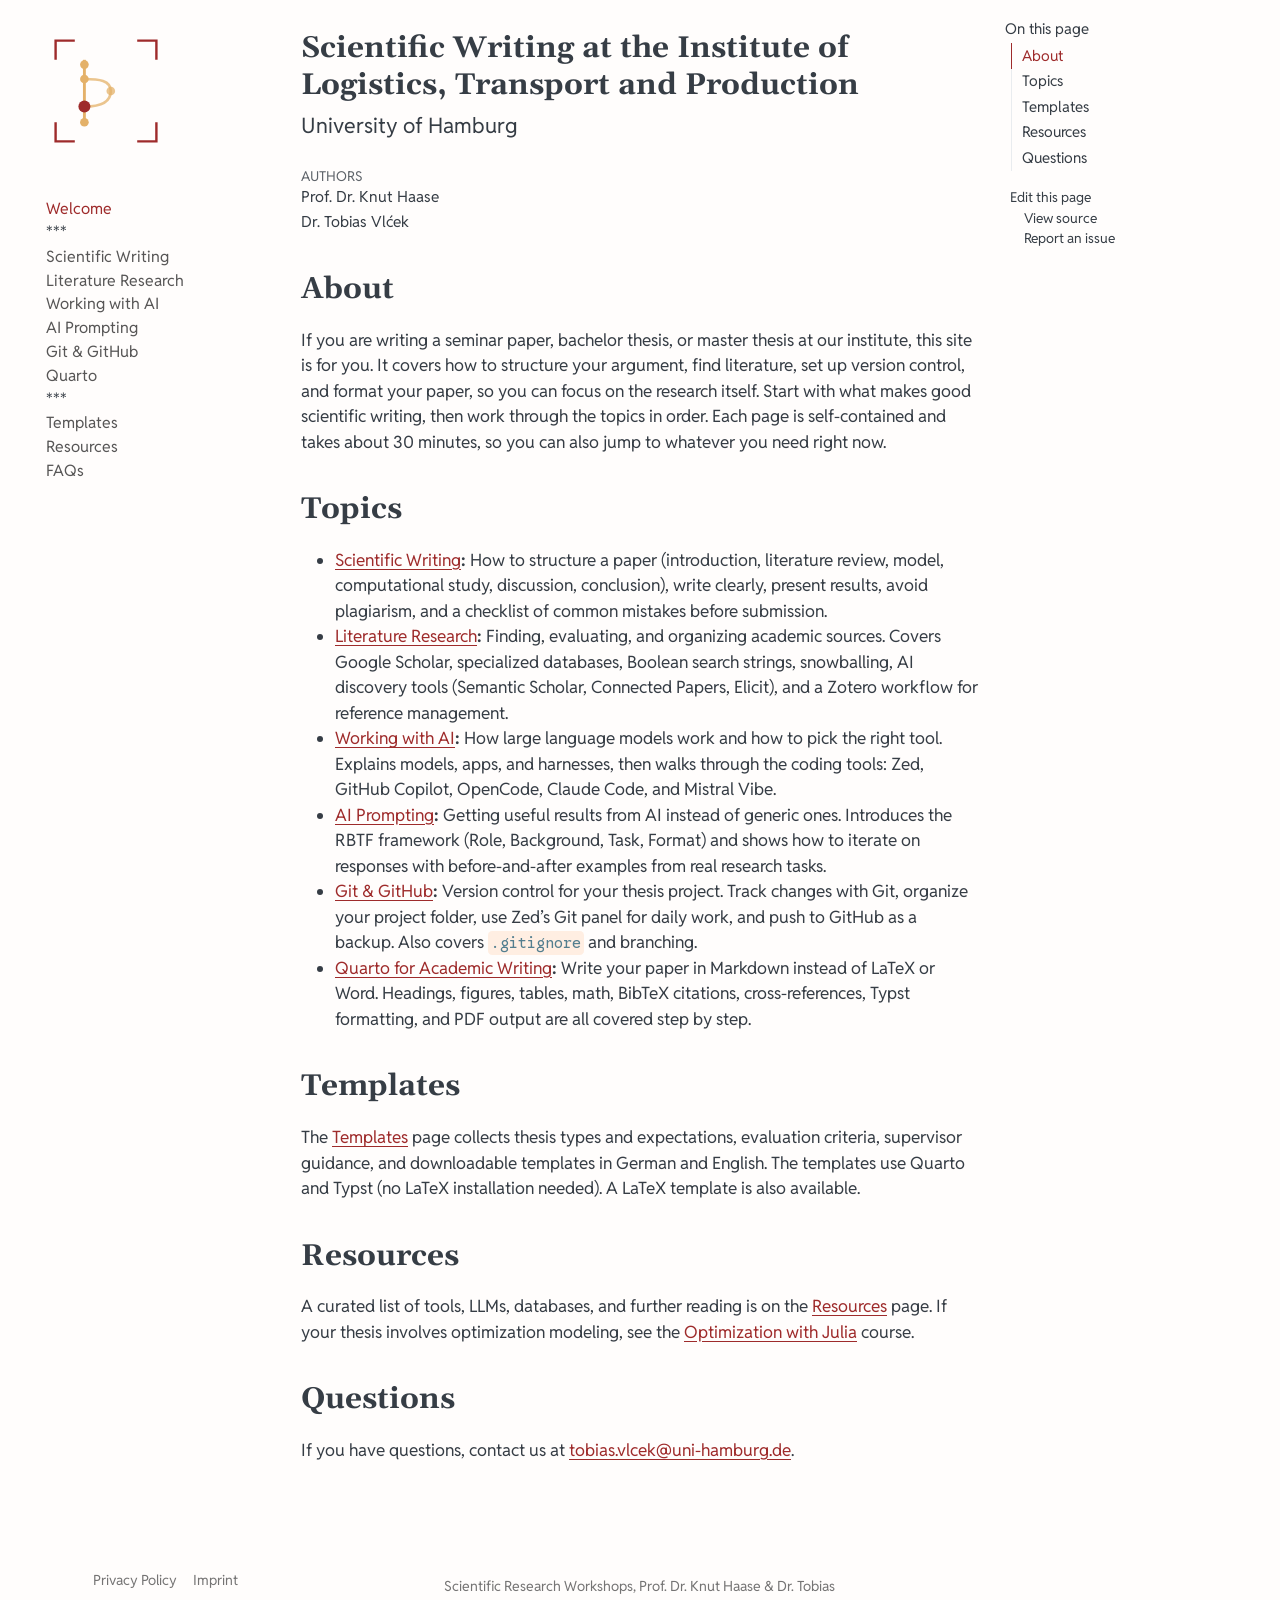
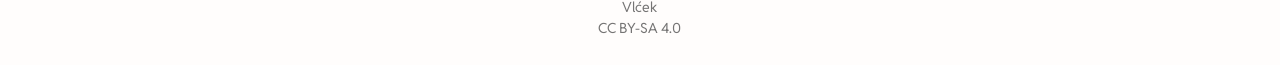
==== commit e1d15f63: "Built site for gh-pages" ====
--- a/index.html
+++ b/index.html
@@ -47,9 +47,9 @@
 <link href="site_libs/quarto-html/quarto-syntax-highlighting-018a56f84f553ab074084cbaa177a14c.css" rel="stylesheet" class="quarto-color-scheme-extra" id="quarto-text-highlighting-styles">
 <script src="site_libs/bootstrap/bootstrap.min.js"></script>
 <link href="site_libs/bootstrap/bootstrap-icons.css" rel="stylesheet">
-<link href="site_libs/bootstrap/bootstrap-e56218618ac94243a2a9c12e0639e4b8.min.css" rel="stylesheet" append-hash="true" class="quarto-color-scheme" id="quarto-bootstrap" data-mode="light">
-<link href="site_libs/bootstrap/bootstrap-dark-8fdfc287dcad530f7b389c707e77a4e4.min.css" rel="stylesheet" append-hash="true" class="quarto-color-scheme quarto-color-alternate" id="quarto-bootstrap" data-mode="light">
-<link href="site_libs/bootstrap/bootstrap-e56218618ac94243a2a9c12e0639e4b8.min.css" rel="stylesheet" append-hash="true" class="quarto-color-scheme-extra" id="quarto-bootstrap" data-mode="light">
+<link href="site_libs/bootstrap/bootstrap-ac09291ca7f42f5ec78a63fdc3782aaf.min.css" rel="stylesheet" append-hash="true" class="quarto-color-scheme" id="quarto-bootstrap" data-mode="light">
+<link href="site_libs/bootstrap/bootstrap-dark-320f03fd3cd967b999f073ba7169f6f3.min.css" rel="stylesheet" append-hash="true" class="quarto-color-scheme quarto-color-alternate" id="quarto-bootstrap" data-mode="light">
+<link href="site_libs/bootstrap/bootstrap-ac09291ca7f42f5ec78a63fdc3782aaf.min.css" rel="stylesheet" append-hash="true" class="quarto-color-scheme-extra" id="quarto-bootstrap" data-mode="light">
 <script id="quarto-search-options" type="application/json">{
   "location": "sidebar",
   "copy-button": false,
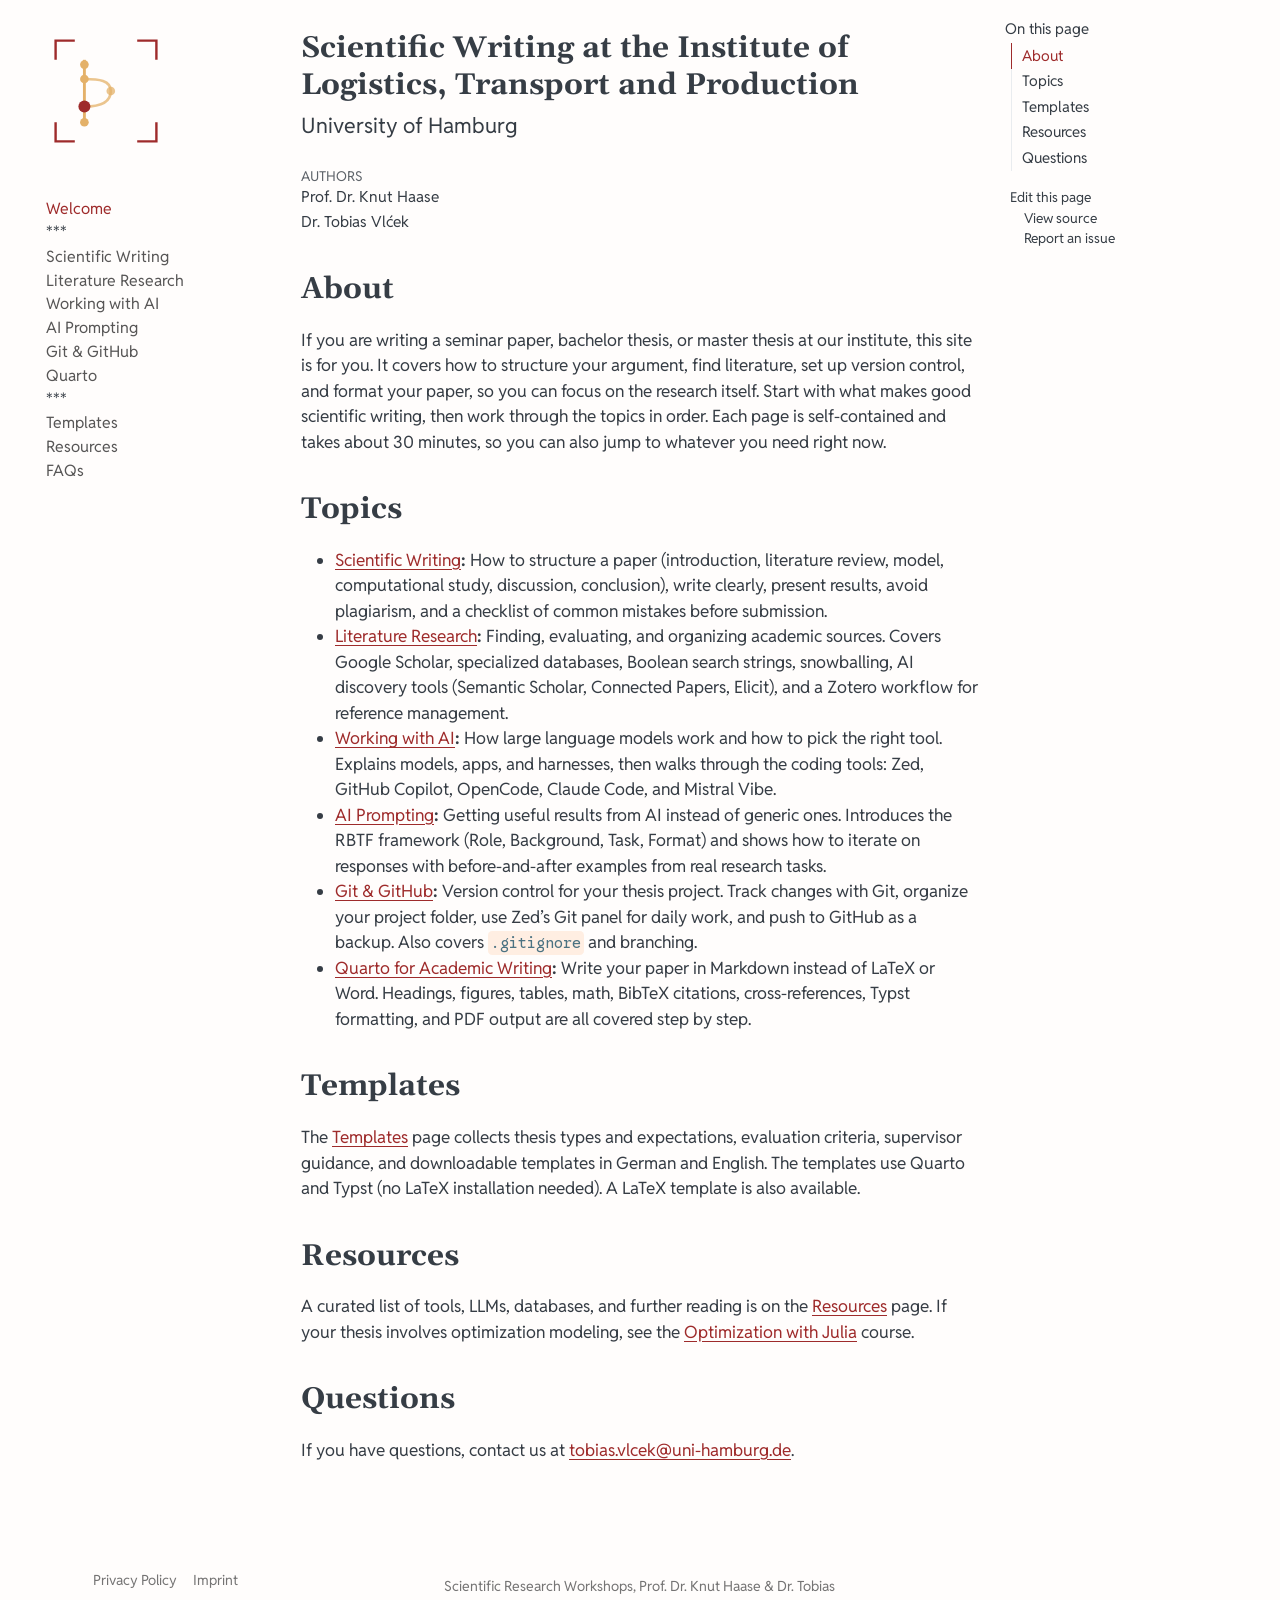
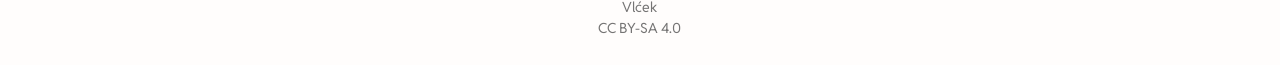
==== commit 82c3573e: "Built site for gh-pages" ====
--- a/index.html
+++ b/index.html
@@ -2,7 +2,7 @@
 <html xmlns="http://www.w3.org/1999/xhtml" lang="en" xml:lang="en"><head>
 
 <meta charset="utf-8">
-<meta name="generator" content="quarto-1.9.38">
+<meta name="generator" content="quarto-1.10.18">
 
 <meta name="viewport" content="width=device-width, initial-scale=1.0, user-scalable=yes">
 
@@ -14,10 +14,13 @@
 /* Default styles provided by pandoc.
 ** See https://pandoc.org/MANUAL.html#variables-for-html for config info.
 */
-code{white-space: pre-wrap;}
 span.smallcaps{font-variant: small-caps;}
-div.columns{display: flex; gap: min(4vw, 1.5em);}
-div.column{flex: auto; overflow-x: auto;}
+div.columns{display: flex; gap: 1.5em;}
+div.column{flex: auto;}
+@media screen {
+div.columns{gap: min(4vw, 1.5em);}
+div.column{overflow-x: auto;}
+}
 div.hanging-indent{margin-left: 1.5em; text-indent: -1.5em;}
 ul.task-list{list-style: none;}
 ul.task-list li input[type="checkbox"] {
@@ -42,14 +45,14 @@
 <script src="site_libs/quarto-html/tippy.umd.min.js"></script>
 <script src="site_libs/quarto-html/anchor.min.js"></script>
 <link href="site_libs/quarto-html/tippy.css" rel="stylesheet">
-<link href="site_libs/quarto-html/quarto-syntax-highlighting-018a56f84f553ab074084cbaa177a14c.css" rel="stylesheet" class="quarto-color-scheme" id="quarto-text-highlighting-styles">
-<link href="site_libs/quarto-html/quarto-syntax-highlighting-dark-c366505a46d5b46cf7fae82eb9e8fbfc.css" rel="stylesheet" class="quarto-color-scheme quarto-color-alternate" id="quarto-text-highlighting-styles">
-<link href="site_libs/quarto-html/quarto-syntax-highlighting-018a56f84f553ab074084cbaa177a14c.css" rel="stylesheet" class="quarto-color-scheme-extra" id="quarto-text-highlighting-styles">
+<link href="site_libs/quarto-html/quarto-syntax-highlighting-07311628652e75f956396d70ae2c81bf.css" rel="stylesheet" class="quarto-color-scheme" id="quarto-text-highlighting-styles">
+<link href="site_libs/quarto-html/quarto-syntax-highlighting-dark-fcd1a2993490c2d386cd11edf595946f.css" rel="stylesheet" class="quarto-color-scheme quarto-color-alternate" id="quarto-text-highlighting-styles">
+<link href="site_libs/quarto-html/quarto-syntax-highlighting-07311628652e75f956396d70ae2c81bf.css" rel="stylesheet" class="quarto-color-scheme-extra" id="quarto-text-highlighting-styles">
 <script src="site_libs/bootstrap/bootstrap.min.js"></script>
 <link href="site_libs/bootstrap/bootstrap-icons.css" rel="stylesheet">
-<link href="site_libs/bootstrap/bootstrap-ac09291ca7f42f5ec78a63fdc3782aaf.min.css" rel="stylesheet" append-hash="true" class="quarto-color-scheme" id="quarto-bootstrap" data-mode="light">
-<link href="site_libs/bootstrap/bootstrap-dark-320f03fd3cd967b999f073ba7169f6f3.min.css" rel="stylesheet" append-hash="true" class="quarto-color-scheme quarto-color-alternate" id="quarto-bootstrap" data-mode="light">
-<link href="site_libs/bootstrap/bootstrap-ac09291ca7f42f5ec78a63fdc3782aaf.min.css" rel="stylesheet" append-hash="true" class="quarto-color-scheme-extra" id="quarto-bootstrap" data-mode="light">
+<link href="site_libs/bootstrap/bootstrap-e8dc3bb2a70f0bd567ba926aa104b9f9.min.css" rel="stylesheet" append-hash="true" class="quarto-color-scheme" id="quarto-bootstrap" data-mode="light">
+<link href="site_libs/bootstrap/bootstrap-dark-901fd207635051fac3d2077c3ae1a97b.min.css" rel="stylesheet" append-hash="true" class="quarto-color-scheme quarto-color-alternate" id="quarto-bootstrap" data-mode="light">
+<link href="site_libs/bootstrap/bootstrap-e8dc3bb2a70f0bd567ba926aa104b9f9.min.css" rel="stylesheet" append-hash="true" class="quarto-color-scheme-extra" id="quarto-bootstrap" data-mode="light">
 <script id="quarto-search-options" type="application/json">{
   "location": "sidebar",
   "copy-button": false,
@@ -77,7 +80,7 @@
     "search-label": "Search"
   }
 }</script>
-<script defer="" src="https://umami.byndsim.com/getinfo" data-website-id="c9696f17-b99d-4e18-b36c-20af187a680b"></script>
+<script defer="" src="https://umi.byndsim.com/script.js" data-website-id="e230d76b-b0a6-477e-8c5d-19a7bd661e68"></script>
 <!-- Raster favicon fallbacks. Quarto's `favicon:` key emits only the SVG link;
      Safari and older Windows want a PNG/ICO. Generated by Lecture-Foundations. -->
 <link rel="icon" type="image/png" sizes="32x32" href="./images/favicon-32.png">
@@ -674,25 +677,25 @@
       <ul class="footer-items list-unstyled">
     <li class="nav-item compact">
     <a class="nav-link" href="https://github.com/beyondsimulations/Scientific-Research-Workshops">
-      <i class="bi bi-github" role="img">
+      <i class="bi bi-github" role="img" aria-label="GitHub repository">
 </i> 
     </a>
   </li>  
     <li class="nav-item compact">
     <a class="nav-link" href="https://linkedin.com/in/tobiasvlcek">
-      <i class="bi bi-linkedin" role="img">
+      <i class="bi bi-linkedin" role="img" aria-label="LinkedIn">
 </i> 
     </a>
   </li>  
     <li class="nav-item compact">
     <a class="nav-link" href="mailto:tobias.vlcek@uni-hamburg.de">
-      <i class="bi bi-envelope" role="img">
+      <i class="bi bi-envelope" role="img" aria-label="Email">
 </i> 
     </a>
   </li>  
     <li class="nav-item compact">
     <a class="nav-link" href="https://tobiasvlcek.com/lectures/">
-      <i class="bi bi-skip-backward" role="img">
+      <i class="bi bi-skip-backward" role="img" aria-label="All lectures">
 </i> 
     </a>
   </li>  
--- a/site_libs/quarto-html/quarto-syntax-highlighting-07311628652e75f956396d70ae2c81bf.css
+++ b/site_libs/quarto-html/quarto-syntax-highlighting-07311628652e75f956396d70ae2c81bf.css
@@ -0,0 +1,210 @@
+/* quarto syntax highlight colors */
+:root {
+  --quarto-hl-al-color: #ff5555;
+  --quarto-hl-an-color: #6a737d;
+  --quarto-hl-at-color: #d73a49;
+  --quarto-hl-bn-color: #005cc5;
+  --quarto-hl-bu-color: #d73a49;
+  --quarto-hl-ch-color: #032f62;
+  --quarto-hl-co-color: #6a737d;
+  --quarto-hl-cv-color: #6a737d;
+  --quarto-hl-cn-color: #005cc5;
+  --quarto-hl-cf-color: #d73a49;
+  --quarto-hl-dt-color: #d73a49;
+  --quarto-hl-dv-color: #005cc5;
+  --quarto-hl-do-color: #6a737d;
+  --quarto-hl-er-color: #ff5555;
+  --quarto-hl-ex-color: #d73a49;
+  --quarto-hl-fl-color: #005cc5;
+  --quarto-hl-fu-color: #6f42c1;
+  --quarto-hl-im-color: #032f62;
+  --quarto-hl-in-color: #6a737d;
+  --quarto-hl-kw-color: #d73a49;
+  --quarto-hl-op-color: #24292e;
+  --quarto-hl-pp-color: #d73a49;
+  --quarto-hl-re-color: #6a737d;
+  --quarto-hl-sc-color: #005cc5;
+  --quarto-hl-ss-color: #032f62;
+  --quarto-hl-st-color: #032f62;
+  --quarto-hl-va-color: #e36209;
+  --quarto-hl-vs-color: #032f62;
+  --quarto-hl-wa-color: #ff5555;
+}
+
+/* other quarto variables */
+:root {
+  --quarto-font-monospace: Google Sans Code;
+}
+
+/* syntax highlight based on Pandoc's rules */
+pre > code.sourceCode > span {
+  color: #24292e;
+}
+
+code.sourceCode > span {
+  color: #24292e;
+}
+
+div.sourceCode,
+div.sourceCode pre.sourceCode {
+  color: #24292e;
+}
+
+/* Normal */
+code span {
+  color: #24292e;
+}
+
+/* Alert */
+code span.al {
+  font-weight: bold;
+  color: #ff5555;
+}
+
+/* Annotation */
+code span.an {
+  color: #6a737d;
+}
+
+/* Attribute */
+code span.at {
+  color: #d73a49;
+}
+
+/* BaseN */
+code span.bn {
+  color: #005cc5;
+}
+
+/* BuiltIn */
+code span.bu {
+  color: #d73a49;
+}
+
+/* ControlFlow */
+code span.cf {
+  color: #d73a49;
+}
+
+/* Char */
+code span.ch {
+  color: #032f62;
+}
+
+/* Constant */
+code span.cn {
+  color: #005cc5;
+}
+
+/* Comment */
+code span.co {
+  color: #6a737d;
+}
+
+/* CommentVar */
+code span.cv {
+  color: #6a737d;
+}
+
+/* Documentation */
+code span.do {
+  color: #6a737d;
+}
+
+/* DataType */
+code span.dt {
+  color: #d73a49;
+}
+
+/* DecVal */
+code span.dv {
+  color: #005cc5;
+}
+
+/* Error */
+code span.er {
+  color: #ff5555;
+  text-decoration: underline;
+}
+
+/* Extension */
+code span.ex {
+  font-weight: bold;
+  color: #d73a49;
+}
+
+/* Float */
+code span.fl {
+  color: #005cc5;
+}
+
+/* Function */
+code span.fu {
+  color: #6f42c1;
+}
+
+/* Import */
+code span.im {
+  color: #032f62;
+}
+
+/* Information */
+code span.in {
+  color: #6a737d;
+}
+
+/* Keyword */
+code span.kw {
+  color: #d73a49;
+}
+
+/* Operator */
+code span.op {
+  color: #24292e;
+}
+
+/* Preprocessor */
+code span.pp {
+  color: #d73a49;
+}
+
+/* RegionMarker */
+code span.re {
+  color: #6a737d;
+}
+
+/* SpecialChar */
+code span.sc {
+  color: #005cc5;
+}
+
+/* SpecialString */
+code span.ss {
+  color: #032f62;
+}
+
+/* String */
+code span.st {
+  color: #032f62;
+}
+
+/* Variable */
+code span.va {
+  color: #e36209;
+}
+
+/* VerbatimString */
+code span.vs {
+  color: #032f62;
+}
+
+/* Warning */
+code span.wa {
+  color: #ff5555;
+}
+
+.prevent-inlining {
+  content: "</";
+}
+
+/*# sourceMappingURL=10659535995eeed28c05252a6c2f044e.css.map */
--- a/site_libs/quarto-html/quarto-syntax-highlighting-dark-fcd1a2993490c2d386cd11edf595946f.css
+++ b/site_libs/quarto-html/quarto-syntax-highlighting-dark-fcd1a2993490c2d386cd11edf595946f.css
@@ -0,0 +1,210 @@
+/* quarto syntax highlight colors */
+:root {
+  --quarto-hl-al-color: #ff5555;
+  --quarto-hl-an-color: #6a737d;
+  --quarto-hl-at-color: #f97583;
+  --quarto-hl-bn-color: #79b8ff;
+  --quarto-hl-bu-color: #f97583;
+  --quarto-hl-ch-color: #9ecbff;
+  --quarto-hl-co-color: #6a737d;
+  --quarto-hl-cv-color: #6a737d;
+  --quarto-hl-cn-color: #79b8ff;
+  --quarto-hl-cf-color: #f97583;
+  --quarto-hl-dt-color: #f97583;
+  --quarto-hl-dv-color: #79b8ff;
+  --quarto-hl-do-color: #6a737d;
+  --quarto-hl-er-color: #ff5555;
+  --quarto-hl-ex-color: #f97583;
+  --quarto-hl-fl-color: #79b8ff;
+  --quarto-hl-fu-color: #b392f0;
+  --quarto-hl-im-color: #9ecbff;
+  --quarto-hl-in-color: #6a737d;
+  --quarto-hl-kw-color: #f97583;
+  --quarto-hl-op-color: #e1e4e8;
+  --quarto-hl-pp-color: #f97583;
+  --quarto-hl-re-color: #6a737d;
+  --quarto-hl-sc-color: #79b8ff;
+  --quarto-hl-ss-color: #9ecbff;
+  --quarto-hl-st-color: #9ecbff;
+  --quarto-hl-va-color: #ffab70;
+  --quarto-hl-vs-color: #9ecbff;
+  --quarto-hl-wa-color: #ff5555;
+}
+
+/* other quarto variables */
+:root {
+  --quarto-font-monospace: Google Sans Code;
+}
+
+/* syntax highlight based on Pandoc's rules */
+pre > code.sourceCode > span {
+  color: #e1e4e8;
+}
+
+code.sourceCode > span {
+  color: #e1e4e8;
+}
+
+div.sourceCode,
+div.sourceCode pre.sourceCode {
+  color: #e1e4e8;
+}
+
+/* Normal */
+code span {
+  color: #e1e4e8;
+}
+
+/* Alert */
+code span.al {
+  font-weight: bold;
+  color: #ff5555;
+}
+
+/* Annotation */
+code span.an {
+  color: #6a737d;
+}
+
+/* Attribute */
+code span.at {
+  color: #f97583;
+}
+
+/* BaseN */
+code span.bn {
+  color: #79b8ff;
+}
+
+/* BuiltIn */
+code span.bu {
+  color: #f97583;
+}
+
+/* ControlFlow */
+code span.cf {
+  color: #f97583;
+}
+
+/* Char */
+code span.ch {
+  color: #9ecbff;
+}
+
+/* Constant */
+code span.cn {
+  color: #79b8ff;
+}
+
+/* Comment */
+code span.co {
+  color: #6a737d;
+}
+
+/* CommentVar */
+code span.cv {
+  color: #6a737d;
+}
+
+/* Documentation */
+code span.do {
+  color: #6a737d;
+}
+
+/* DataType */
+code span.dt {
+  color: #f97583;
+}
+
+/* DecVal */
+code span.dv {
+  color: #79b8ff;
+}
+
+/* Error */
+code span.er {
+  color: #ff5555;
+  text-decoration: underline;
+}
+
+/* Extension */
+code span.ex {
+  font-weight: bold;
+  color: #f97583;
+}
+
+/* Float */
+code span.fl {
+  color: #79b8ff;
+}
+
+/* Function */
+code span.fu {
+  color: #b392f0;
+}
+
+/* Import */
+code span.im {
+  color: #9ecbff;
+}
+
+/* Information */
+code span.in {
+  color: #6a737d;
+}
+
+/* Keyword */
+code span.kw {
+  color: #f97583;
+}
+
+/* Operator */
+code span.op {
+  color: #e1e4e8;
+}
+
+/* Preprocessor */
+code span.pp {
+  color: #f97583;
+}
+
+/* RegionMarker */
+code span.re {
+  color: #6a737d;
+}
+
+/* SpecialChar */
+code span.sc {
+  color: #79b8ff;
+}
+
+/* SpecialString */
+code span.ss {
+  color: #9ecbff;
+}
+
+/* String */
+code span.st {
+  color: #9ecbff;
+}
+
+/* Variable */
+code span.va {
+  color: #ffab70;
+}
+
+/* VerbatimString */
+code span.vs {
+  color: #9ecbff;
+}
+
+/* Warning */
+code span.wa {
+  color: #ff5555;
+}
+
+.prevent-inlining {
+  content: "</";
+}
+
+/*# sourceMappingURL=944bc2d49e951813b08bc5bad5d941dc.css.map */
--- a/site_libs/quarto-html/quarto-syntax-highlighting-07311628652e75f956396d70ae2c81bf.css
+++ b/site_libs/quarto-html/quarto-syntax-highlighting-07311628652e75f956396d70ae2c81bf.css
@@ -0,0 +1,210 @@
+/* quarto syntax highlight colors */
+:root {
+  --quarto-hl-al-color: #ff5555;
+  --quarto-hl-an-color: #6a737d;
+  --quarto-hl-at-color: #d73a49;
+  --quarto-hl-bn-color: #005cc5;
+  --quarto-hl-bu-color: #d73a49;
+  --quarto-hl-ch-color: #032f62;
+  --quarto-hl-co-color: #6a737d;
+  --quarto-hl-cv-color: #6a737d;
+  --quarto-hl-cn-color: #005cc5;
+  --quarto-hl-cf-color: #d73a49;
+  --quarto-hl-dt-color: #d73a49;
+  --quarto-hl-dv-color: #005cc5;
+  --quarto-hl-do-color: #6a737d;
+  --quarto-hl-er-color: #ff5555;
+  --quarto-hl-ex-color: #d73a49;
+  --quarto-hl-fl-color: #005cc5;
+  --quarto-hl-fu-color: #6f42c1;
+  --quarto-hl-im-color: #032f62;
+  --quarto-hl-in-color: #6a737d;
+  --quarto-hl-kw-color: #d73a49;
+  --quarto-hl-op-color: #24292e;
+  --quarto-hl-pp-color: #d73a49;
+  --quarto-hl-re-color: #6a737d;
+  --quarto-hl-sc-color: #005cc5;
+  --quarto-hl-ss-color: #032f62;
+  --quarto-hl-st-color: #032f62;
+  --quarto-hl-va-color: #e36209;
+  --quarto-hl-vs-color: #032f62;
+  --quarto-hl-wa-color: #ff5555;
+}
+
+/* other quarto variables */
+:root {
+  --quarto-font-monospace: Google Sans Code;
+}
+
+/* syntax highlight based on Pandoc's rules */
+pre > code.sourceCode > span {
+  color: #24292e;
+}
+
+code.sourceCode > span {
+  color: #24292e;
+}
+
+div.sourceCode,
+div.sourceCode pre.sourceCode {
+  color: #24292e;
+}
+
+/* Normal */
+code span {
+  color: #24292e;
+}
+
+/* Alert */
+code span.al {
+  font-weight: bold;
+  color: #ff5555;
+}
+
+/* Annotation */
+code span.an {
+  color: #6a737d;
+}
+
+/* Attribute */
+code span.at {
+  color: #d73a49;
+}
+
+/* BaseN */
+code span.bn {
+  color: #005cc5;
+}
+
+/* BuiltIn */
+code span.bu {
+  color: #d73a49;
+}
+
+/* ControlFlow */
+code span.cf {
+  color: #d73a49;
+}
+
+/* Char */
+code span.ch {
+  color: #032f62;
+}
+
+/* Constant */
+code span.cn {
+  color: #005cc5;
+}
+
+/* Comment */
+code span.co {
+  color: #6a737d;
+}
+
+/* CommentVar */
+code span.cv {
+  color: #6a737d;
+}
+
+/* Documentation */
+code span.do {
+  color: #6a737d;
+}
+
+/* DataType */
+code span.dt {
+  color: #d73a49;
+}
+
+/* DecVal */
+code span.dv {
+  color: #005cc5;
+}
+
+/* Error */
+code span.er {
+  color: #ff5555;
+  text-decoration: underline;
+}
+
+/* Extension */
+code span.ex {
+  font-weight: bold;
+  color: #d73a49;
+}
+
+/* Float */
+code span.fl {
+  color: #005cc5;
+}
+
+/* Function */
+code span.fu {
+  color: #6f42c1;
+}
+
+/* Import */
+code span.im {
+  color: #032f62;
+}
+
+/* Information */
+code span.in {
+  color: #6a737d;
+}
+
+/* Keyword */
+code span.kw {
+  color: #d73a49;
+}
+
+/* Operator */
+code span.op {
+  color: #24292e;
+}
+
+/* Preprocessor */
+code span.pp {
+  color: #d73a49;
+}
+
+/* RegionMarker */
+code span.re {
+  color: #6a737d;
+}
+
+/* SpecialChar */
+code span.sc {
+  color: #005cc5;
+}
+
+/* SpecialString */
+code span.ss {
+  color: #032f62;
+}
+
+/* String */
+code span.st {
+  color: #032f62;
+}
+
+/* Variable */
+code span.va {
+  color: #e36209;
+}
+
+/* VerbatimString */
+code span.vs {
+  color: #032f62;
+}
+
+/* Warning */
+code span.wa {
+  color: #ff5555;
+}
+
+.prevent-inlining {
+  content: "</";
+}
+
+/*# sourceMappingURL=10659535995eeed28c05252a6c2f044e.css.map */
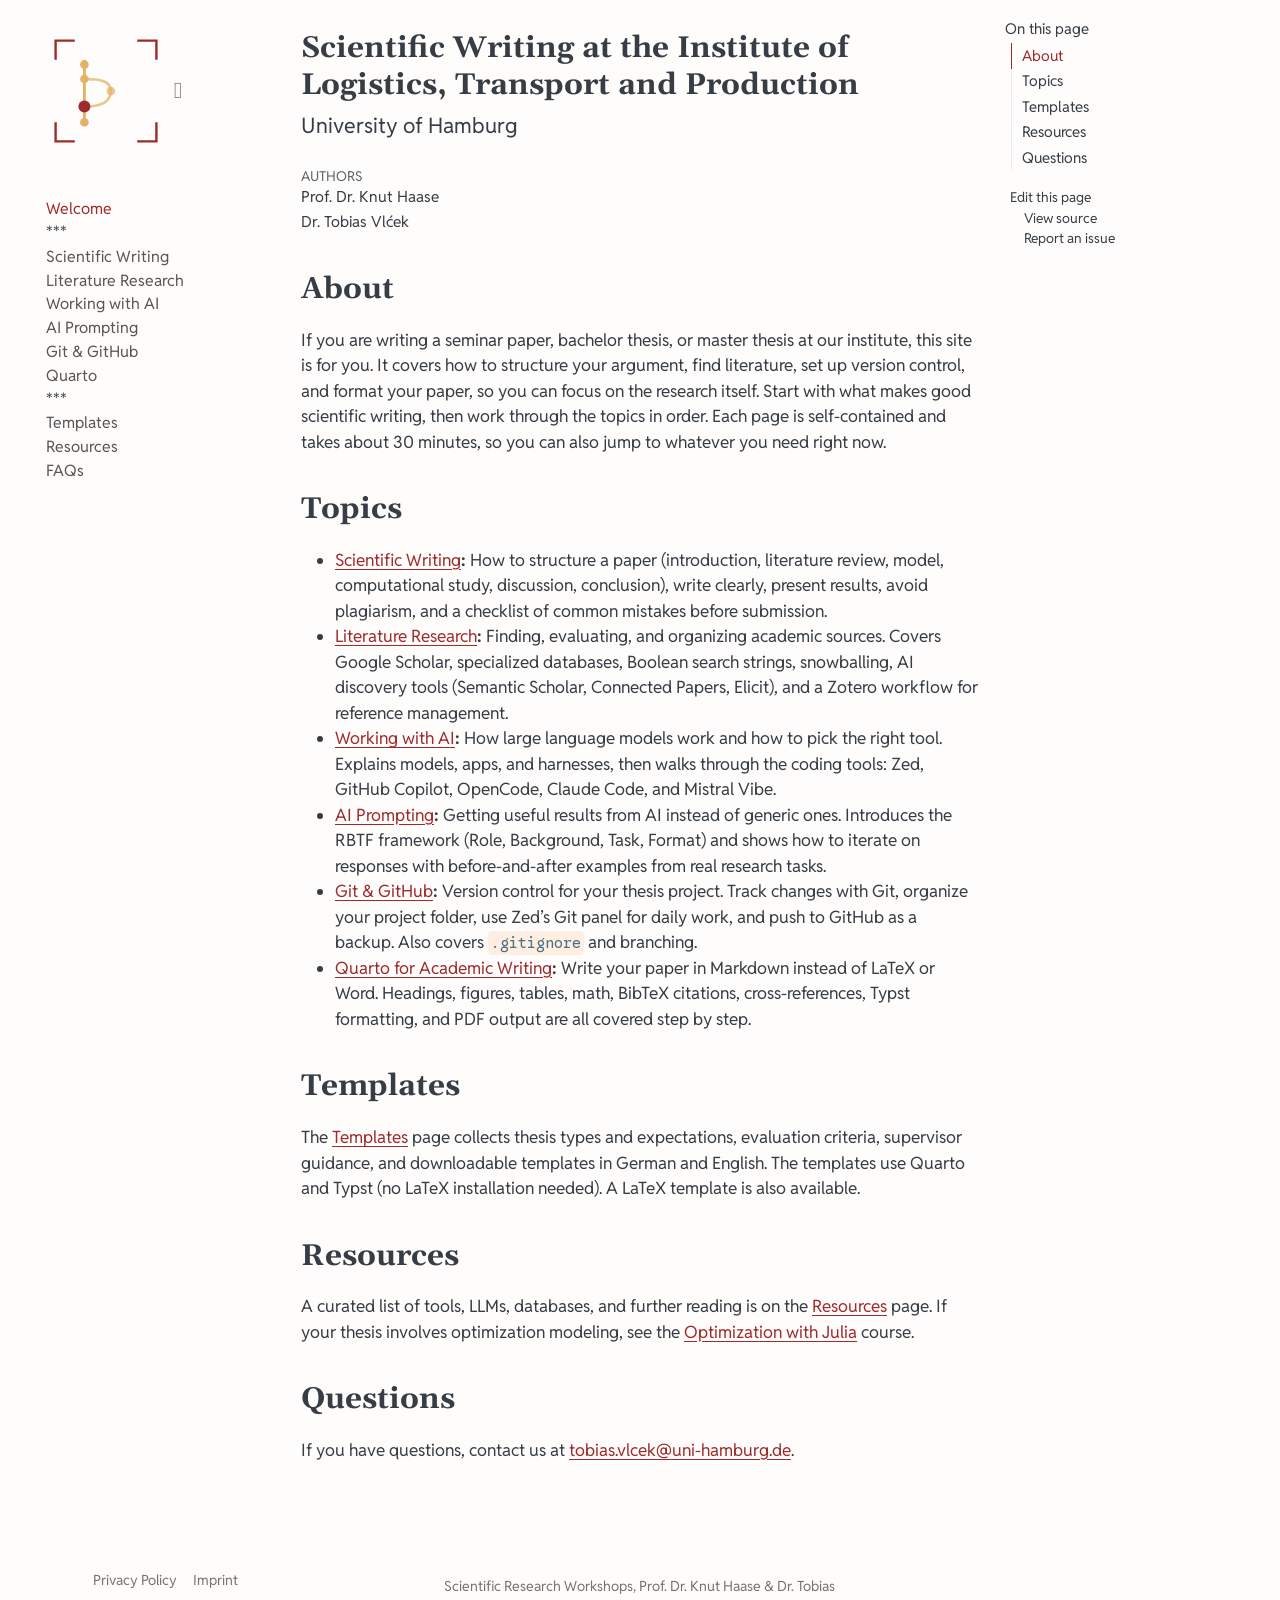
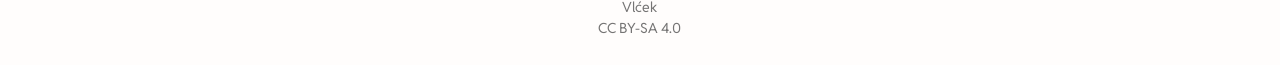
==== commit 1b7f53a1: "Built site for gh-pages" ====
--- a/index.html
+++ b/index.html
@@ -2,7 +2,7 @@
 <html xmlns="http://www.w3.org/1999/xhtml" lang="en" xml:lang="en"><head>
 
 <meta charset="utf-8">
-<meta name="generator" content="quarto-1.10.18">
+<meta name="generator" content="quarto-1.10.19">
 
 <meta name="viewport" content="width=device-width, initial-scale=1.0, user-scalable=yes">
 
@@ -45,14 +45,14 @@
 <script src="site_libs/quarto-html/tippy.umd.min.js"></script>
 <script src="site_libs/quarto-html/anchor.min.js"></script>
 <link href="site_libs/quarto-html/tippy.css" rel="stylesheet">
-<link href="site_libs/quarto-html/quarto-syntax-highlighting-07311628652e75f956396d70ae2c81bf.css" rel="stylesheet" class="quarto-color-scheme" id="quarto-text-highlighting-styles">
-<link href="site_libs/quarto-html/quarto-syntax-highlighting-dark-fcd1a2993490c2d386cd11edf595946f.css" rel="stylesheet" class="quarto-color-scheme quarto-color-alternate" id="quarto-text-highlighting-styles">
-<link href="site_libs/quarto-html/quarto-syntax-highlighting-07311628652e75f956396d70ae2c81bf.css" rel="stylesheet" class="quarto-color-scheme-extra" id="quarto-text-highlighting-styles">
+<link href="site_libs/quarto-html/quarto-syntax-highlighting-c83e01c5de7e11edcf7e0477bd36081a.css" rel="stylesheet" class="quarto-color-scheme" id="quarto-text-highlighting-styles">
+<link href="site_libs/quarto-html/quarto-syntax-highlighting-dark-504ec941dad02d76af6a821403169689.css" rel="stylesheet" class="quarto-color-scheme quarto-color-alternate" id="quarto-text-highlighting-styles">
+<link href="site_libs/quarto-html/quarto-syntax-highlighting-c83e01c5de7e11edcf7e0477bd36081a.css" rel="stylesheet" class="quarto-color-scheme-extra" id="quarto-text-highlighting-styles">
 <script src="site_libs/bootstrap/bootstrap.min.js"></script>
 <link href="site_libs/bootstrap/bootstrap-icons.css" rel="stylesheet">
-<link href="site_libs/bootstrap/bootstrap-e8dc3bb2a70f0bd567ba926aa104b9f9.min.css" rel="stylesheet" append-hash="true" class="quarto-color-scheme" id="quarto-bootstrap" data-mode="light">
-<link href="site_libs/bootstrap/bootstrap-dark-901fd207635051fac3d2077c3ae1a97b.min.css" rel="stylesheet" append-hash="true" class="quarto-color-scheme quarto-color-alternate" id="quarto-bootstrap" data-mode="light">
-<link href="site_libs/bootstrap/bootstrap-e8dc3bb2a70f0bd567ba926aa104b9f9.min.css" rel="stylesheet" append-hash="true" class="quarto-color-scheme-extra" id="quarto-bootstrap" data-mode="light">
+<link href="site_libs/bootstrap/bootstrap-7686cc97e7fdac3070262b1f605a2c20.min.css" rel="stylesheet" append-hash="true" class="quarto-color-scheme" id="quarto-bootstrap" data-mode="light">
+<link href="site_libs/bootstrap/bootstrap-dark-e10d2d4e5367d44ae36a111d79df2dfd.min.css" rel="stylesheet" append-hash="true" class="quarto-color-scheme quarto-color-alternate" id="quarto-bootstrap" data-mode="dark">
+<link href="site_libs/bootstrap/bootstrap-7686cc97e7fdac3070262b1f605a2c20.min.css" rel="stylesheet" append-hash="true" class="quarto-color-scheme-extra" id="quarto-bootstrap" data-mode="light">
 <script id="quarto-search-options" type="application/json">{
   "location": "sidebar",
   "copy-button": false,
@@ -90,7 +90,178 @@
 
 </head>
 
-<body class="nav-sidebar floating quarto-light">
+<body class="nav-sidebar floating quarto-light"><script id="quarto-html-before-body" type="application/javascript">
+    const toggleBodyColorMode = (bsSheetEl) => {
+      const mode = bsSheetEl.getAttribute("data-mode");
+      const bodyEl = window.document.querySelector("body");
+      if (mode === "dark") {
+        bodyEl.classList.add("quarto-dark");
+        bodyEl.classList.remove("quarto-light");
+      } else {
+        bodyEl.classList.add("quarto-light");
+        bodyEl.classList.remove("quarto-dark");
+      }
+    }
+    const toggleBodyColorPrimary = () => {
+      const bsSheetEl = window.document.querySelector("link#quarto-bootstrap:not([rel=disabled-stylesheet])");
+      if (bsSheetEl) {
+        toggleBodyColorMode(bsSheetEl);
+      }
+    }
+    const setColorSchemeToggle = (alternate) => {
+      const toggles = window.document.querySelectorAll('.quarto-color-scheme-toggle');
+      for (let i=0; i < toggles.length; i++) {
+        const toggle = toggles[i];
+        if (toggle) {
+          if (alternate) {
+            toggle.classList.add("alternate");
+          } else {
+            toggle.classList.remove("alternate");
+          }
+        }
+      }
+    };
+    const toggleColorMode = (alternate) => {
+      // Switch the stylesheets
+      const primaryStylesheets = window.document.querySelectorAll('link.quarto-color-scheme:not(.quarto-color-alternate)');
+      const alternateStylesheets = window.document.querySelectorAll('link.quarto-color-scheme.quarto-color-alternate');
+      manageTransitions('#quarto-margin-sidebar .nav-link', false);
+      if (alternate) {
+        // note: dark is layered on light, we don't disable primary!
+        enableStylesheet(alternateStylesheets);
+        for (const sheetNode of alternateStylesheets) {
+          if (sheetNode.id === "quarto-bootstrap") {
+            toggleBodyColorMode(sheetNode);
+          }
+        }
+      } else {
+        disableStylesheet(alternateStylesheets);
+        enableStylesheet(primaryStylesheets)
+        toggleBodyColorPrimary();
+      }
+      manageTransitions('#quarto-margin-sidebar .nav-link', true);
+      // Switch the toggles
+      setColorSchemeToggle(alternate)
+      // Hack to workaround the fact that safari doesn't
+      // properly recolor the scrollbar when toggling (#1455)
+      if (navigator.userAgent.indexOf('Safari') > 0 && navigator.userAgent.indexOf('Chrome') == -1) {
+        manageTransitions("body", false);
+        window.scrollTo(0, 1);
+        setTimeout(() => {
+          window.scrollTo(0, 0);
+          manageTransitions("body", true);
+        }, 40);
+      }
+    }
+    const disableStylesheet = (stylesheets) => {
+      for (let i=0; i < stylesheets.length; i++) {
+        const stylesheet = stylesheets[i];
+        stylesheet.rel = 'disabled-stylesheet';
+      }
+    }
+    const enableStylesheet = (stylesheets) => {
+      for (let i=0; i < stylesheets.length; i++) {
+        const stylesheet = stylesheets[i];
+        if(stylesheet.rel !== 'stylesheet') { // for Chrome, which will still FOUC without this check
+          stylesheet.rel = 'stylesheet';
+        }
+      }
+    }
+    const manageTransitions = (selector, allowTransitions) => {
+      const els = window.document.querySelectorAll(selector);
+      for (let i=0; i < els.length; i++) {
+        const el = els[i];
+        if (allowTransitions) {
+          el.classList.remove('notransition');
+        } else {
+          el.classList.add('notransition');
+        }
+      }
+    }
+    const isFileUrl = () => {
+      return window.location.protocol === 'file:';
+    }
+    const hasAlternateSentinel = () => {
+      let styleSentinel = getColorSchemeSentinel();
+      if (styleSentinel !== null) {
+        return styleSentinel === "alternate";
+      } else {
+        return false;
+      }
+    }
+    const setStyleSentinel = (alternate) => {
+      const value = alternate ? "alternate" : "default";
+      if (!isFileUrl()) {
+        window.localStorage.setItem("quarto-color-scheme", value);
+      } else {
+        localAlternateSentinel = value;
+      }
+    }
+    const getColorSchemeSentinel = () => {
+      if (!isFileUrl()) {
+        const storageValue = window.localStorage.getItem("quarto-color-scheme");
+        return storageValue != null ? storageValue : localAlternateSentinel;
+      } else {
+        return localAlternateSentinel;
+      }
+    }
+    const toggleGiscusIfUsed = (isAlternate, darkModeDefault) => {
+      const baseTheme = document.querySelector('#giscus-base-theme')?.value ?? 'light';
+      const alternateTheme = document.querySelector('#giscus-alt-theme')?.value ?? 'dark';
+      let newTheme = '';
+      if(authorPrefersDark) {
+        newTheme = isAlternate ? baseTheme : alternateTheme;
+      } else {
+        newTheme = isAlternate ? alternateTheme : baseTheme;
+      }
+      const changeGiscusTheme = () => {
+        // From: https://github.com/giscus/giscus/issues/336
+        const sendMessage = (message) => {
+          const iframe = document.querySelector('iframe.giscus-frame');
+          if (!iframe) return;
+          iframe.contentWindow.postMessage({ giscus: message }, 'https://giscus.app');
+        }
+        sendMessage({
+          setConfig: {
+            theme: newTheme
+          }
+        });
+      }
+      const isGiscussLoaded = window.document.querySelector('iframe.giscus-frame') !== null;
+      if (isGiscussLoaded) {
+        changeGiscusTheme();
+      }
+    };
+    const authorPrefersDark = false;
+    const queryPrefersDark = window.matchMedia('(prefers-color-scheme: dark)');
+    const darkModeDefault = queryPrefersDark.matches;
+      document.querySelector('link#quarto-text-highlighting-styles.quarto-color-scheme-extra').rel = 'disabled-stylesheet';
+      document.querySelector('link#quarto-bootstrap.quarto-color-scheme-extra').rel = 'disabled-stylesheet';
+    let localAlternateSentinel = darkModeDefault ? 'alternate' : 'default';
+    // Dark / light mode switch
+    window.quartoToggleColorScheme = () => {
+      // Read the current dark / light value
+      let toAlternate = !hasAlternateSentinel();
+      toggleColorMode(toAlternate);
+      setStyleSentinel(toAlternate);
+      toggleGiscusIfUsed(toAlternate, darkModeDefault);
+      window.dispatchEvent(new Event('resize'));
+    };
+    queryPrefersDark.addEventListener("change", e => {
+      if(window.localStorage.getItem("quarto-color-scheme") !== null)
+        return;
+      const alternate = e.matches
+      toggleColorMode(alternate);
+      localAlternateSentinel = e.matches ? 'alternate' : 'default'; // this is used alongside local storage!
+      toggleGiscusIfUsed(alternate, darkModeDefault);
+    });
+    // Switch to dark mode if need be
+    if (hasAlternateSentinel()) {
+      toggleColorMode(true);
+    } else {
+      toggleColorMode(false);
+    }
+  </script>
 
 <div id="quarto-search-results"></div>
   <header id="quarto-header" class="headroom fixed-top">
@@ -114,9 +285,12 @@
   <nav id="quarto-sidebar" class="sidebar collapse collapse-horizontal quarto-sidebar-collapse-item sidebar-navigation floating overflow-auto">
     <div class="pt-lg-2 mt-2 text-left sidebar-header">
       <a href="./index.html" class="sidebar-logo-link">
-      <img src="./images/course-logo.svg" alt="Scientific Research Workshops" class="sidebar-logo light-content py-0 d-lg-inline d-none">
-      <img src="./images/course-logo.svg" alt="Scientific Research Workshops" class="sidebar-logo dark-content py-0 d-lg-inline d-none">
+      <img src="./images/course-logo.svg" alt="" class="sidebar-logo light-content py-0 d-lg-inline d-none">
+      <img src="./images/course-logo-dark.svg" alt="" class="sidebar-logo dark-content py-0 d-lg-inline d-none">
       </a>
+      <div class="sidebar-tools-main">
+  <a href="" class="quarto-color-scheme-toggle quarto-navigation-tool  px-1" onclick="window.quartoToggleColorScheme(); return false;" title="Toggle dark mode"><i class="bi"></i></a>
+</div>
       </div>
         <div class="mt-2 flex-shrink-0 align-items-center">
         <div class="sidebar-search">
@@ -211,6 +385,7 @@
     </div>
 <!-- main -->
 <main class="content" id="quarto-document-content">
+
 
 <header id="title-block-header" class="quarto-title-block default">
 <div class="quarto-title">
@@ -272,6 +447,19 @@
 </main> <!-- /main -->
 <script id="quarto-html-after-body" type="application/javascript">
   window.document.addEventListener("DOMContentLoaded", function (event) {
+    // Ensure there is a toggle, if there isn't float one in the top right
+    if (window.document.querySelector('.quarto-color-scheme-toggle') === null) {
+      const a = window.document.createElement('a');
+      a.classList.add('top-right');
+      a.classList.add('quarto-color-scheme-toggle');
+      a.href = "";
+      a.onclick = function() { try { window.quartoToggleColorScheme(); } catch {} return false; };
+      const i = window.document.createElement("i");
+      i.classList.add('bi');
+      a.appendChild(i);
+      window.document.body.appendChild(a);
+    }
+    setColorSchemeToggle(hasAlternateSentinel())
     const icon = "";
     const anchorJS = new window.AnchorJS();
     anchorJS.options = {
--- a/site_libs/quarto-html/quarto-syntax-highlighting-c83e01c5de7e11edcf7e0477bd36081a.css
+++ b/site_libs/quarto-html/quarto-syntax-highlighting-c83e01c5de7e11edcf7e0477bd36081a.css
@@ -0,0 +1,213 @@
+/* quarto syntax highlight colors */
+:root {
+  --quarto-hl-co-color: #21272E;
+  --quarto-hl-do-color: #21272E;
+  --quarto-hl-an-color: #21272E;
+  --quarto-hl-cv-color: #21272E;
+  --quarto-hl-in-color: #21272E;
+  --quarto-hl-re-color: #21272E;
+  --quarto-hl-op-color: #484E54;
+  --quarto-hl-kw-color: #1868A0;
+  --quarto-hl-cf-color: #1868A0;
+  --quarto-hl-im-color: #1868A0;
+  --quarto-hl-dt-color: #1868A0;
+  --quarto-hl-ex-color: #1868A0;
+  --quarto-hl-bu-color: #785503;
+  --quarto-hl-fu-color: #785503;
+  --quarto-hl-st-color: #157171;
+  --quarto-hl-ss-color: #157171;
+  --quarto-hl-vs-color: #157171;
+  --quarto-hl-ch-color: #157171;
+  --quarto-hl-dv-color: #A54C02;
+  --quarto-hl-fl-color: #A54C02;
+  --quarto-hl-bn-color: #A54C02;
+  --quarto-hl-cn-color: #A54C02;
+  --quarto-hl-va-color: #A54C02;
+  --quarto-hl-sc-color: #A54C02;
+  --quarto-hl-wa-color: #A54C02;
+  --quarto-hl-at-color: #B03557;
+  --quarto-hl-pp-color: #B03557;
+  --quarto-hl-er-color: #9C1A20;
+  --quarto-hl-al-color: #9C1A20;
+}
+
+/* other quarto variables */
+:root {
+  --quarto-font-monospace: Google Sans Code;
+}
+
+/* syntax highlight based on Pandoc's rules */
+pre > code.sourceCode > span {
+  color: #484E54;
+}
+
+code.sourceCode > span {
+  color: #484E54;
+}
+
+div.sourceCode,
+div.sourceCode pre.sourceCode {
+  color: #484E54;
+}
+
+/* Normal */
+code span {
+  color: #484E54;
+}
+
+/* Alert */
+code span.al {
+  color: #9C1A20;
+}
+
+/* Annotation */
+code span.an {
+  color: #21272E;
+  font-style: italic;
+}
+
+/* Attribute */
+code span.at {
+  color: #B03557;
+}
+
+/* BaseN */
+code span.bn {
+  color: #A54C02;
+}
+
+/* BuiltIn */
+code span.bu {
+  color: #785503;
+}
+
+/* ControlFlow */
+code span.cf {
+  color: #1868A0;
+}
+
+/* Char */
+code span.ch {
+  color: #157171;
+}
+
+/* Constant */
+code span.cn {
+  color: #A54C02;
+}
+
+/* Comment */
+code span.co {
+  color: #21272E;
+  font-style: italic;
+}
+
+/* CommentVar */
+code span.cv {
+  color: #21272E;
+  font-style: italic;
+}
+
+/* Documentation */
+code span.do {
+  color: #21272E;
+  font-style: italic;
+}
+
+/* DataType */
+code span.dt {
+  color: #1868A0;
+}
+
+/* DecVal */
+code span.dv {
+  color: #A54C02;
+}
+
+/* Error */
+code span.er {
+  color: #9C1A20;
+}
+
+/* Extension */
+code span.ex {
+  color: #1868A0;
+}
+
+/* Float */
+code span.fl {
+  color: #A54C02;
+}
+
+/* Function */
+code span.fu {
+  color: #785503;
+}
+
+/* Import */
+code span.im {
+  color: #1868A0;
+}
+
+/* Information */
+code span.in {
+  color: #21272E;
+  font-style: italic;
+}
+
+/* Keyword */
+code span.kw {
+  color: #1868A0;
+}
+
+/* Operator */
+code span.op {
+  color: #484E54;
+}
+
+/* Preprocessor */
+code span.pp {
+  color: #B03557;
+}
+
+/* RegionMarker */
+code span.re {
+  color: #21272E;
+  font-style: italic;
+}
+
+/* SpecialChar */
+code span.sc {
+  color: #A54C02;
+}
+
+/* SpecialString */
+code span.ss {
+  color: #157171;
+}
+
+/* String */
+code span.st {
+  color: #157171;
+}
+
+/* Variable */
+code span.va {
+  color: #A54C02;
+}
+
+/* VerbatimString */
+code span.vs {
+  color: #157171;
+}
+
+/* Warning */
+code span.wa {
+  color: #A54C02;
+}
+
+.prevent-inlining {
+  content: "</";
+}
+
+/*# sourceMappingURL=9ba12c4604cac14cbc1b319e79e231ba.css.map */
--- a/site_libs/quarto-html/quarto-syntax-highlighting-dark-504ec941dad02d76af6a821403169689.css
+++ b/site_libs/quarto-html/quarto-syntax-highlighting-dark-504ec941dad02d76af6a821403169689.css
@@ -0,0 +1,213 @@
+/* quarto syntax highlight colors */
+:root {
+  --quarto-hl-co-color: #F2EADE;
+  --quarto-hl-do-color: #F2EADE;
+  --quarto-hl-an-color: #F2EADE;
+  --quarto-hl-cv-color: #F2EADE;
+  --quarto-hl-in-color: #F2EADE;
+  --quarto-hl-re-color: #F2EADE;
+  --quarto-hl-op-color: #D2CFCA;
+  --quarto-hl-kw-color: #7ABAE0;
+  --quarto-hl-cf-color: #7ABAE0;
+  --quarto-hl-im-color: #7ABAE0;
+  --quarto-hl-dt-color: #7ABAE0;
+  --quarto-hl-ex-color: #7ABAE0;
+  --quarto-hl-bu-color: #EED284;
+  --quarto-hl-fu-color: #EED284;
+  --quarto-hl-st-color: #97CDCC;
+  --quarto-hl-ss-color: #97CDCC;
+  --quarto-hl-vs-color: #97CDCC;
+  --quarto-hl-ch-color: #97CDCC;
+  --quarto-hl-dv-color: #F5A75E;
+  --quarto-hl-fl-color: #F5A75E;
+  --quarto-hl-bn-color: #F5A75E;
+  --quarto-hl-cn-color: #F5A75E;
+  --quarto-hl-va-color: #F5A75E;
+  --quarto-hl-sc-color: #F5A75E;
+  --quarto-hl-wa-color: #F5A75E;
+  --quarto-hl-at-color: #F3928F;
+  --quarto-hl-pp-color: #F3928F;
+  --quarto-hl-er-color: #FA6A57;
+  --quarto-hl-al-color: #FA6A57;
+}
+
+/* other quarto variables */
+:root {
+  --quarto-font-monospace: Google Sans Code;
+}
+
+/* syntax highlight based on Pandoc's rules */
+pre > code.sourceCode > span {
+  color: #D2CFCA;
+}
+
+code.sourceCode > span {
+  color: #D2CFCA;
+}
+
+div.sourceCode,
+div.sourceCode pre.sourceCode {
+  color: #D2CFCA;
+}
+
+/* Normal */
+code span {
+  color: #D2CFCA;
+}
+
+/* Alert */
+code span.al {
+  color: #FA6A57;
+}
+
+/* Annotation */
+code span.an {
+  color: #F2EADE;
+  font-style: italic;
+}
+
+/* Attribute */
+code span.at {
+  color: #F3928F;
+}
+
+/* BaseN */
+code span.bn {
+  color: #F5A75E;
+}
+
+/* BuiltIn */
+code span.bu {
+  color: #EED284;
+}
+
+/* ControlFlow */
+code span.cf {
+  color: #7ABAE0;
+}
+
+/* Char */
+code span.ch {
+  color: #97CDCC;
+}
+
+/* Constant */
+code span.cn {
+  color: #F5A75E;
+}
+
+/* Comment */
+code span.co {
+  color: #F2EADE;
+  font-style: italic;
+}
+
+/* CommentVar */
+code span.cv {
+  color: #F2EADE;
+  font-style: italic;
+}
+
+/* Documentation */
+code span.do {
+  color: #F2EADE;
+  font-style: italic;
+}
+
+/* DataType */
+code span.dt {
+  color: #7ABAE0;
+}
+
+/* DecVal */
+code span.dv {
+  color: #F5A75E;
+}
+
+/* Error */
+code span.er {
+  color: #FA6A57;
+}
+
+/* Extension */
+code span.ex {
+  color: #7ABAE0;
+}
+
+/* Float */
+code span.fl {
+  color: #F5A75E;
+}
+
+/* Function */
+code span.fu {
+  color: #EED284;
+}
+
+/* Import */
+code span.im {
+  color: #7ABAE0;
+}
+
+/* Information */
+code span.in {
+  color: #F2EADE;
+  font-style: italic;
+}
+
+/* Keyword */
+code span.kw {
+  color: #7ABAE0;
+}
+
+/* Operator */
+code span.op {
+  color: #D2CFCA;
+}
+
+/* Preprocessor */
+code span.pp {
+  color: #F3928F;
+}
+
+/* RegionMarker */
+code span.re {
+  color: #F2EADE;
+  font-style: italic;
+}
+
+/* SpecialChar */
+code span.sc {
+  color: #F5A75E;
+}
+
+/* SpecialString */
+code span.ss {
+  color: #97CDCC;
+}
+
+/* String */
+code span.st {
+  color: #97CDCC;
+}
+
+/* Variable */
+code span.va {
+  color: #F5A75E;
+}
+
+/* VerbatimString */
+code span.vs {
+  color: #97CDCC;
+}
+
+/* Warning */
+code span.wa {
+  color: #F5A75E;
+}
+
+.prevent-inlining {
+  content: "</";
+}
+
+/*# sourceMappingURL=0258156946e820d36870fa48b903cf32.css.map */
--- a/site_libs/quarto-html/quarto-syntax-highlighting-c83e01c5de7e11edcf7e0477bd36081a.css
+++ b/site_libs/quarto-html/quarto-syntax-highlighting-c83e01c5de7e11edcf7e0477bd36081a.css
@@ -0,0 +1,213 @@
+/* quarto syntax highlight colors */
+:root {
+  --quarto-hl-co-color: #21272E;
+  --quarto-hl-do-color: #21272E;
+  --quarto-hl-an-color: #21272E;
+  --quarto-hl-cv-color: #21272E;
+  --quarto-hl-in-color: #21272E;
+  --quarto-hl-re-color: #21272E;
+  --quarto-hl-op-color: #484E54;
+  --quarto-hl-kw-color: #1868A0;
+  --quarto-hl-cf-color: #1868A0;
+  --quarto-hl-im-color: #1868A0;
+  --quarto-hl-dt-color: #1868A0;
+  --quarto-hl-ex-color: #1868A0;
+  --quarto-hl-bu-color: #785503;
+  --quarto-hl-fu-color: #785503;
+  --quarto-hl-st-color: #157171;
+  --quarto-hl-ss-color: #157171;
+  --quarto-hl-vs-color: #157171;
+  --quarto-hl-ch-color: #157171;
+  --quarto-hl-dv-color: #A54C02;
+  --quarto-hl-fl-color: #A54C02;
+  --quarto-hl-bn-color: #A54C02;
+  --quarto-hl-cn-color: #A54C02;
+  --quarto-hl-va-color: #A54C02;
+  --quarto-hl-sc-color: #A54C02;
+  --quarto-hl-wa-color: #A54C02;
+  --quarto-hl-at-color: #B03557;
+  --quarto-hl-pp-color: #B03557;
+  --quarto-hl-er-color: #9C1A20;
+  --quarto-hl-al-color: #9C1A20;
+}
+
+/* other quarto variables */
+:root {
+  --quarto-font-monospace: Google Sans Code;
+}
+
+/* syntax highlight based on Pandoc's rules */
+pre > code.sourceCode > span {
+  color: #484E54;
+}
+
+code.sourceCode > span {
+  color: #484E54;
+}
+
+div.sourceCode,
+div.sourceCode pre.sourceCode {
+  color: #484E54;
+}
+
+/* Normal */
+code span {
+  color: #484E54;
+}
+
+/* Alert */
+code span.al {
+  color: #9C1A20;
+}
+
+/* Annotation */
+code span.an {
+  color: #21272E;
+  font-style: italic;
+}
+
+/* Attribute */
+code span.at {
+  color: #B03557;
+}
+
+/* BaseN */
+code span.bn {
+  color: #A54C02;
+}
+
+/* BuiltIn */
+code span.bu {
+  color: #785503;
+}
+
+/* ControlFlow */
+code span.cf {
+  color: #1868A0;
+}
+
+/* Char */
+code span.ch {
+  color: #157171;
+}
+
+/* Constant */
+code span.cn {
+  color: #A54C02;
+}
+
+/* Comment */
+code span.co {
+  color: #21272E;
+  font-style: italic;
+}
+
+/* CommentVar */
+code span.cv {
+  color: #21272E;
+  font-style: italic;
+}
+
+/* Documentation */
+code span.do {
+  color: #21272E;
+  font-style: italic;
+}
+
+/* DataType */
+code span.dt {
+  color: #1868A0;
+}
+
+/* DecVal */
+code span.dv {
+  color: #A54C02;
+}
+
+/* Error */
+code span.er {
+  color: #9C1A20;
+}
+
+/* Extension */
+code span.ex {
+  color: #1868A0;
+}
+
+/* Float */
+code span.fl {
+  color: #A54C02;
+}
+
+/* Function */
+code span.fu {
+  color: #785503;
+}
+
+/* Import */
+code span.im {
+  color: #1868A0;
+}
+
+/* Information */
+code span.in {
+  color: #21272E;
+  font-style: italic;
+}
+
+/* Keyword */
+code span.kw {
+  color: #1868A0;
+}
+
+/* Operator */
+code span.op {
+  color: #484E54;
+}
+
+/* Preprocessor */
+code span.pp {
+  color: #B03557;
+}
+
+/* RegionMarker */
+code span.re {
+  color: #21272E;
+  font-style: italic;
+}
+
+/* SpecialChar */
+code span.sc {
+  color: #A54C02;
+}
+
+/* SpecialString */
+code span.ss {
+  color: #157171;
+}
+
+/* String */
+code span.st {
+  color: #157171;
+}
+
+/* Variable */
+code span.va {
+  color: #A54C02;
+}
+
+/* VerbatimString */
+code span.vs {
+  color: #157171;
+}
+
+/* Warning */
+code span.wa {
+  color: #A54C02;
+}
+
+.prevent-inlining {
+  content: "</";
+}
+
+/*# sourceMappingURL=9ba12c4604cac14cbc1b319e79e231ba.css.map */
